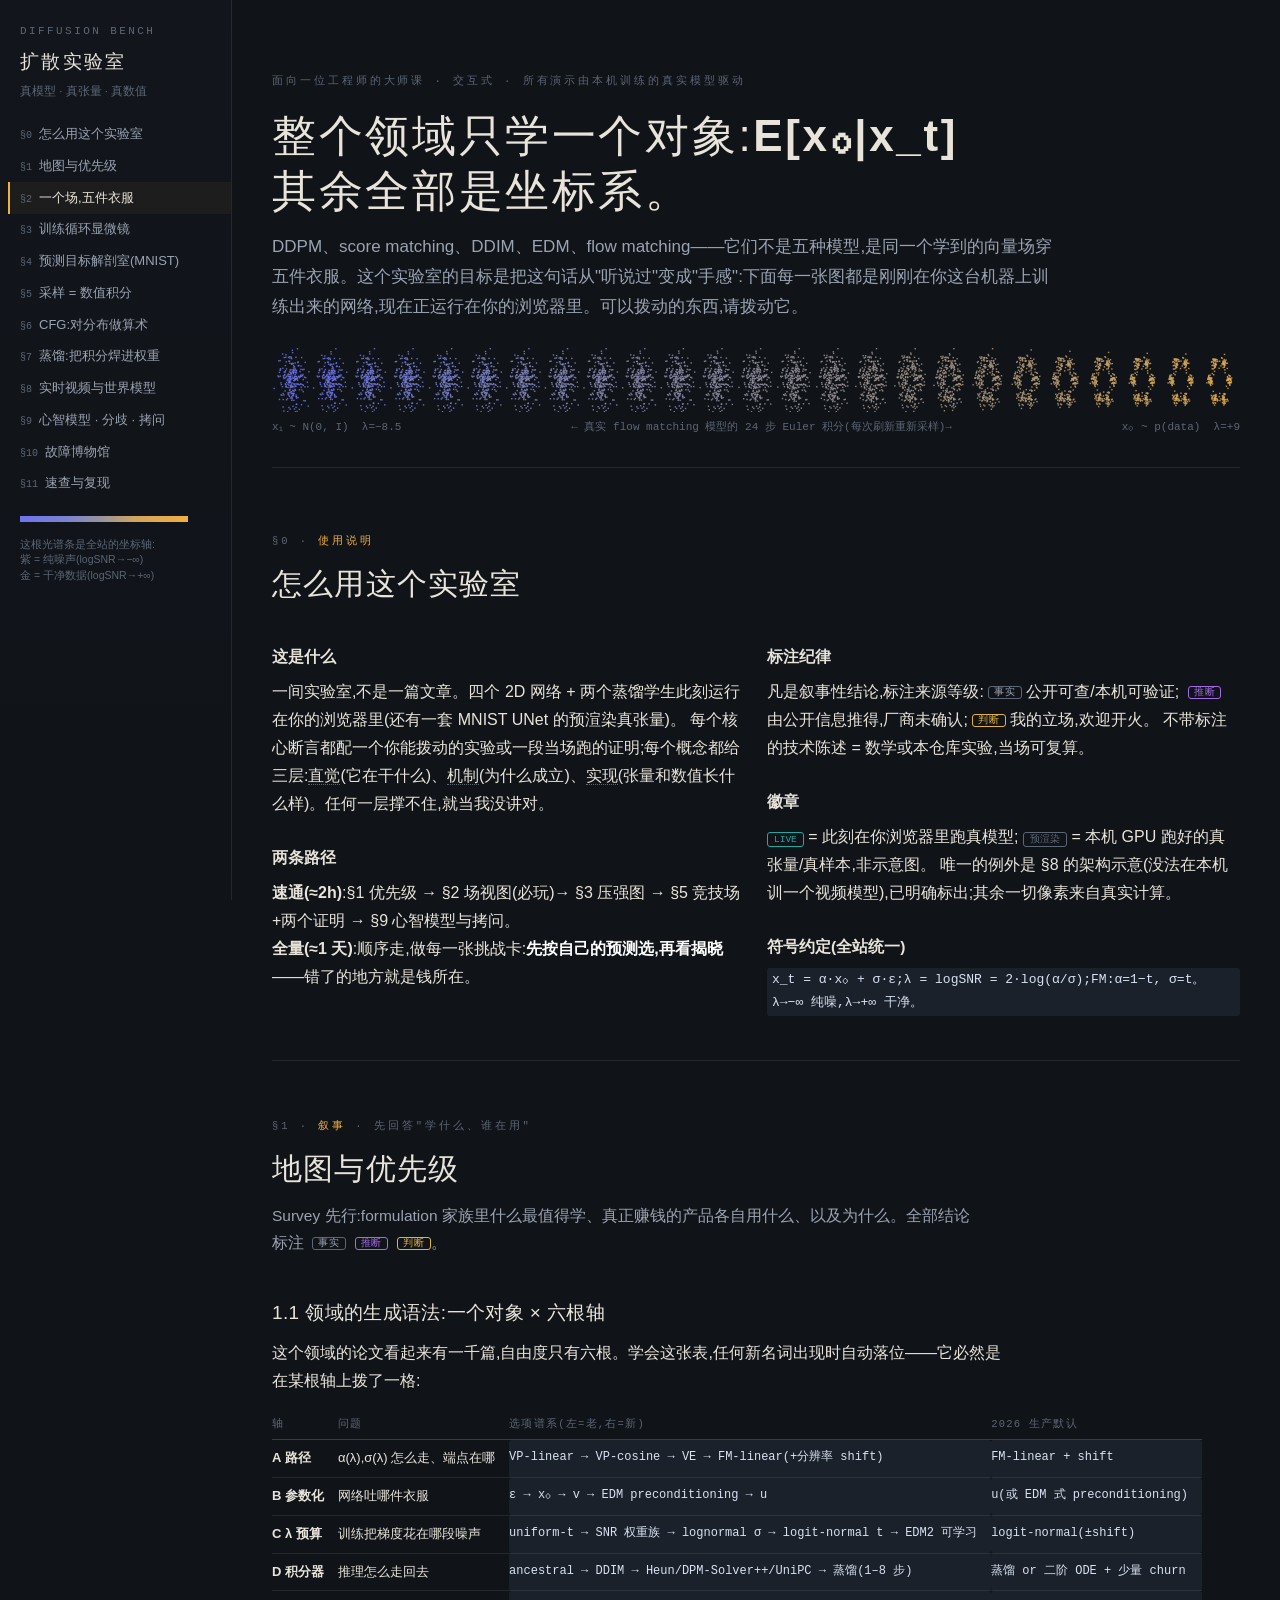
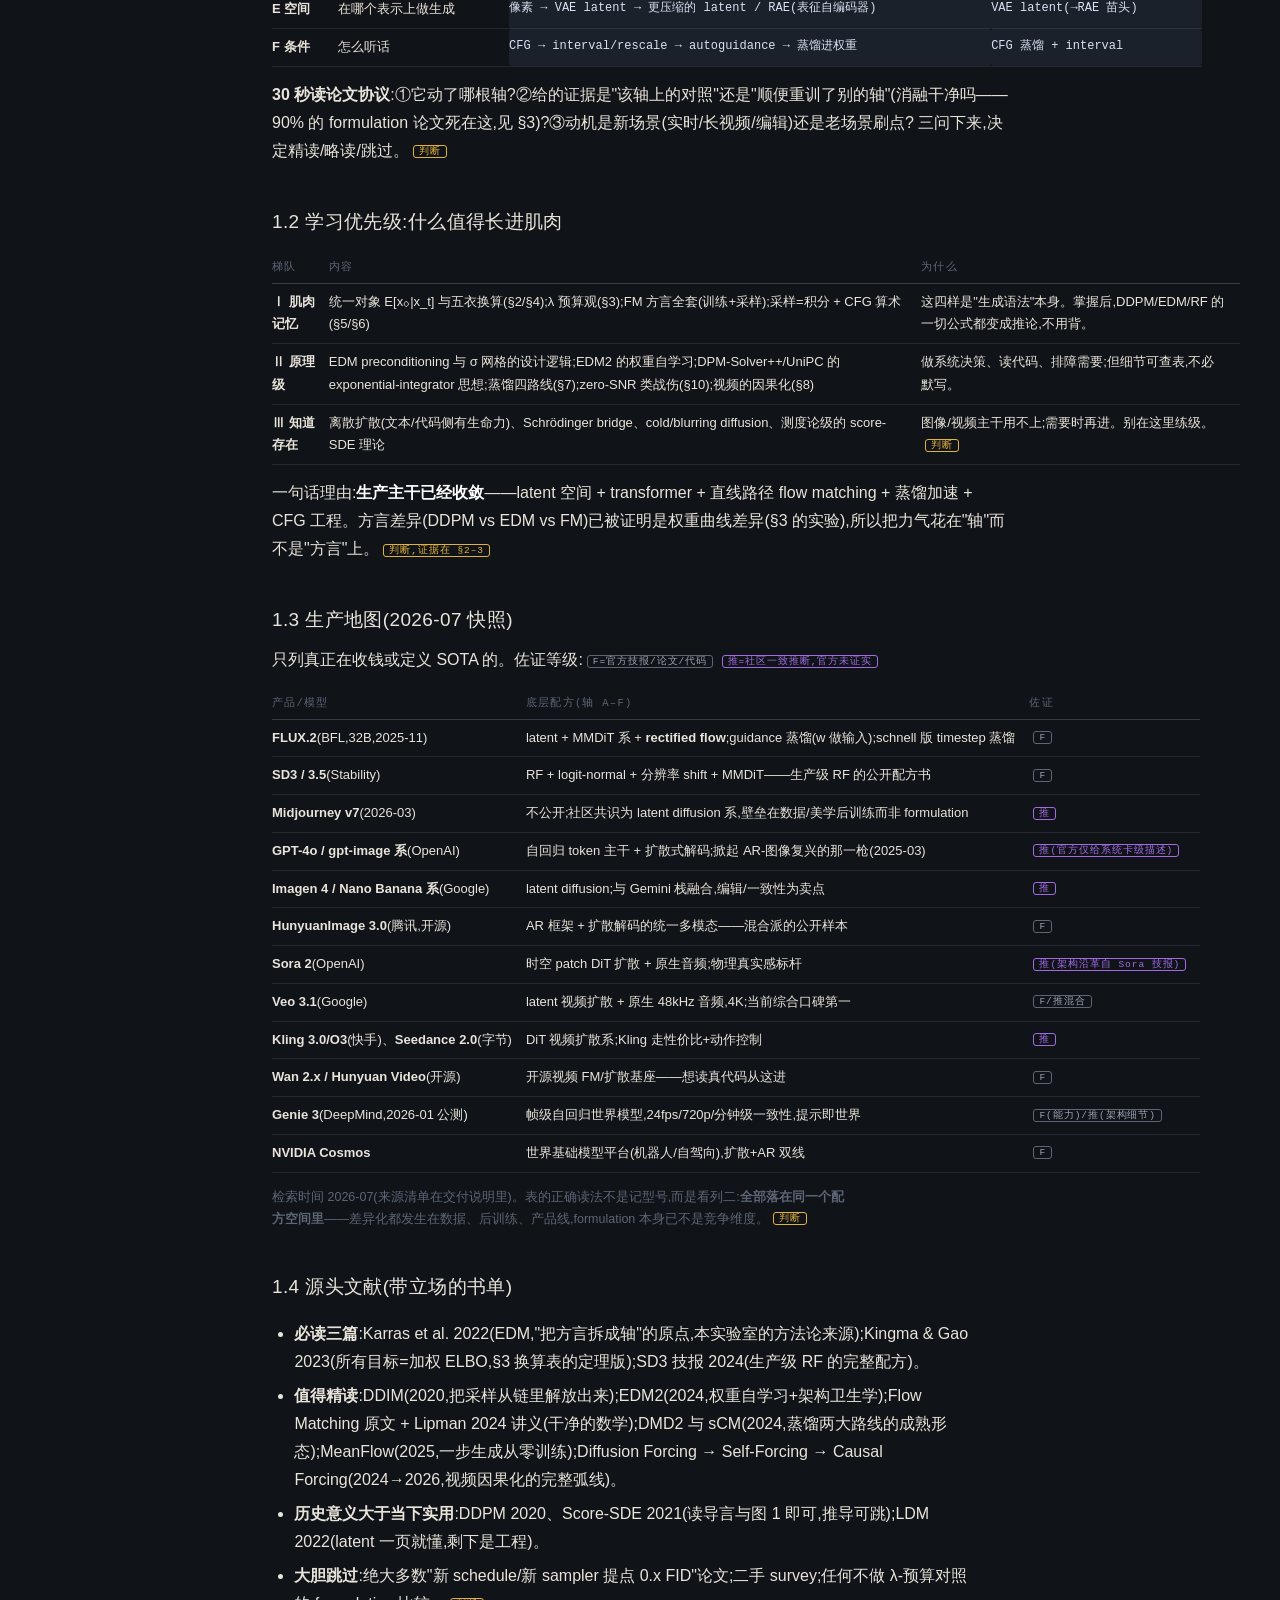
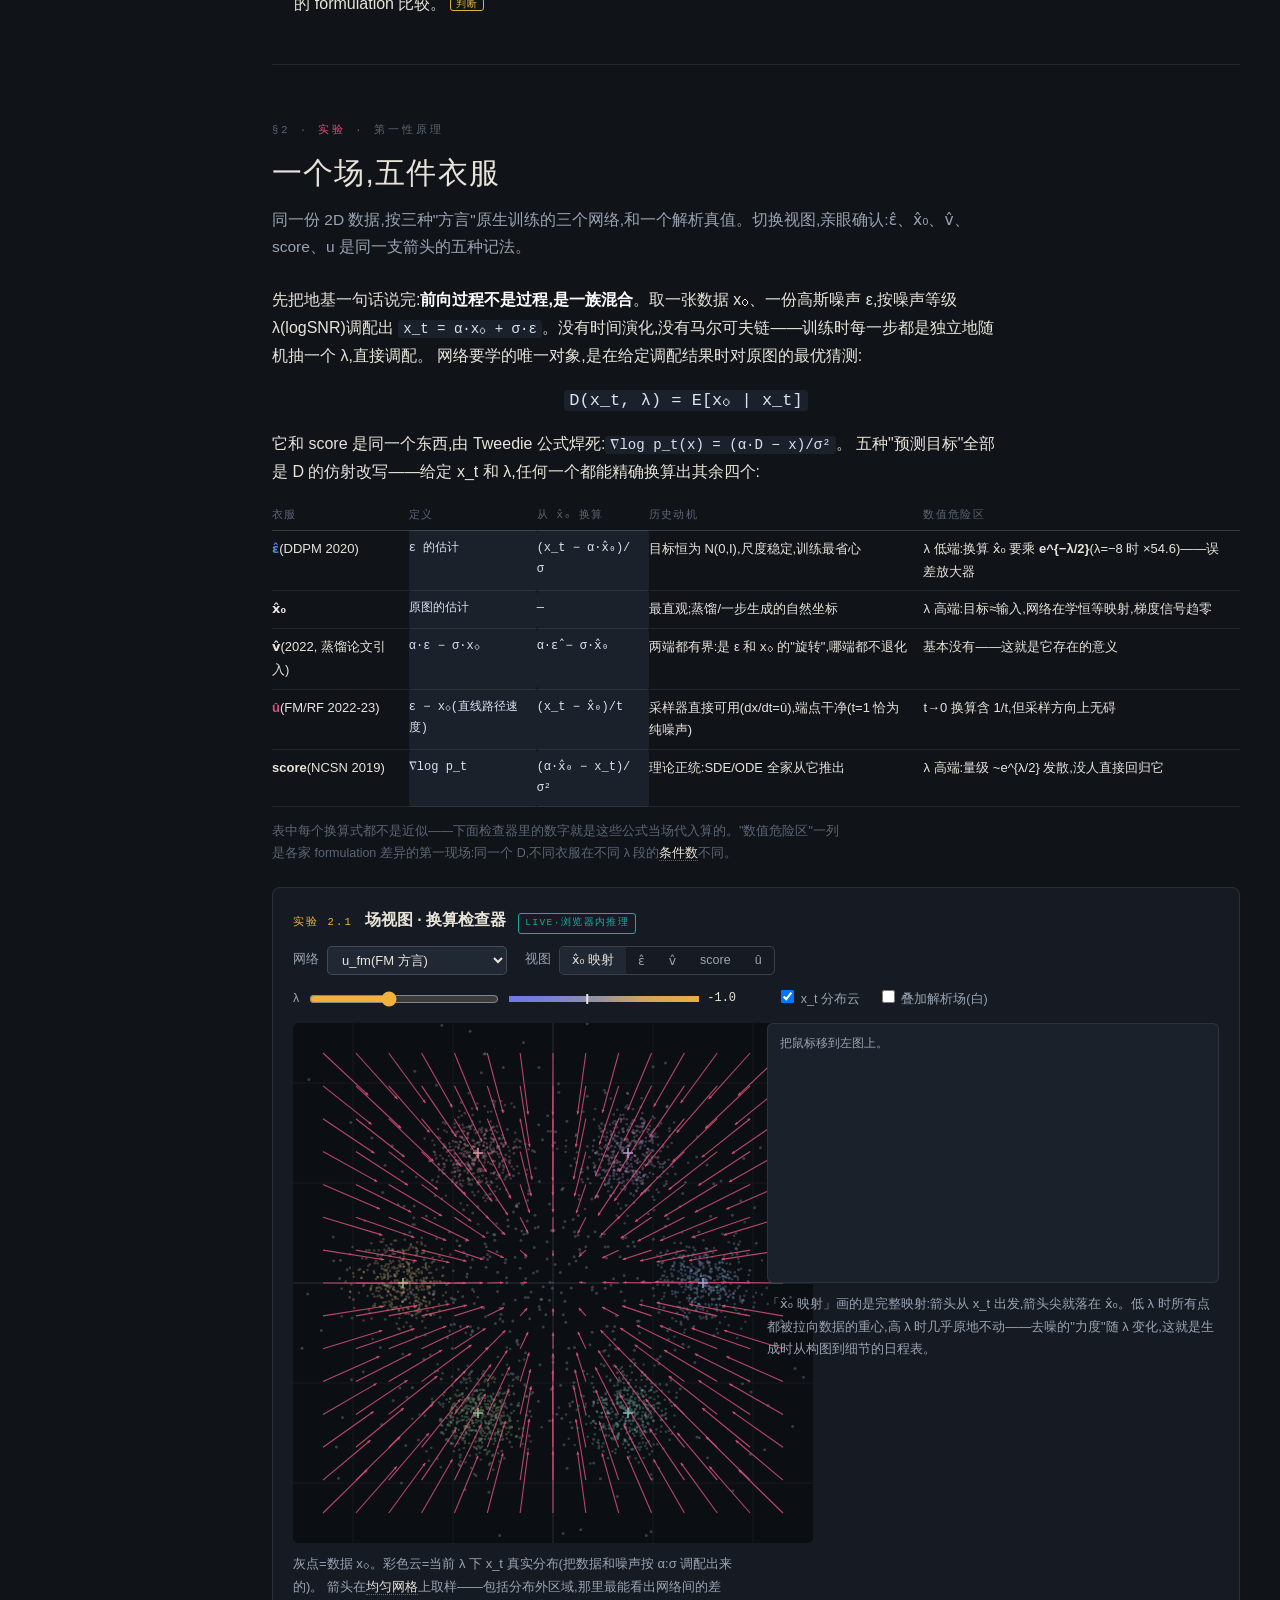
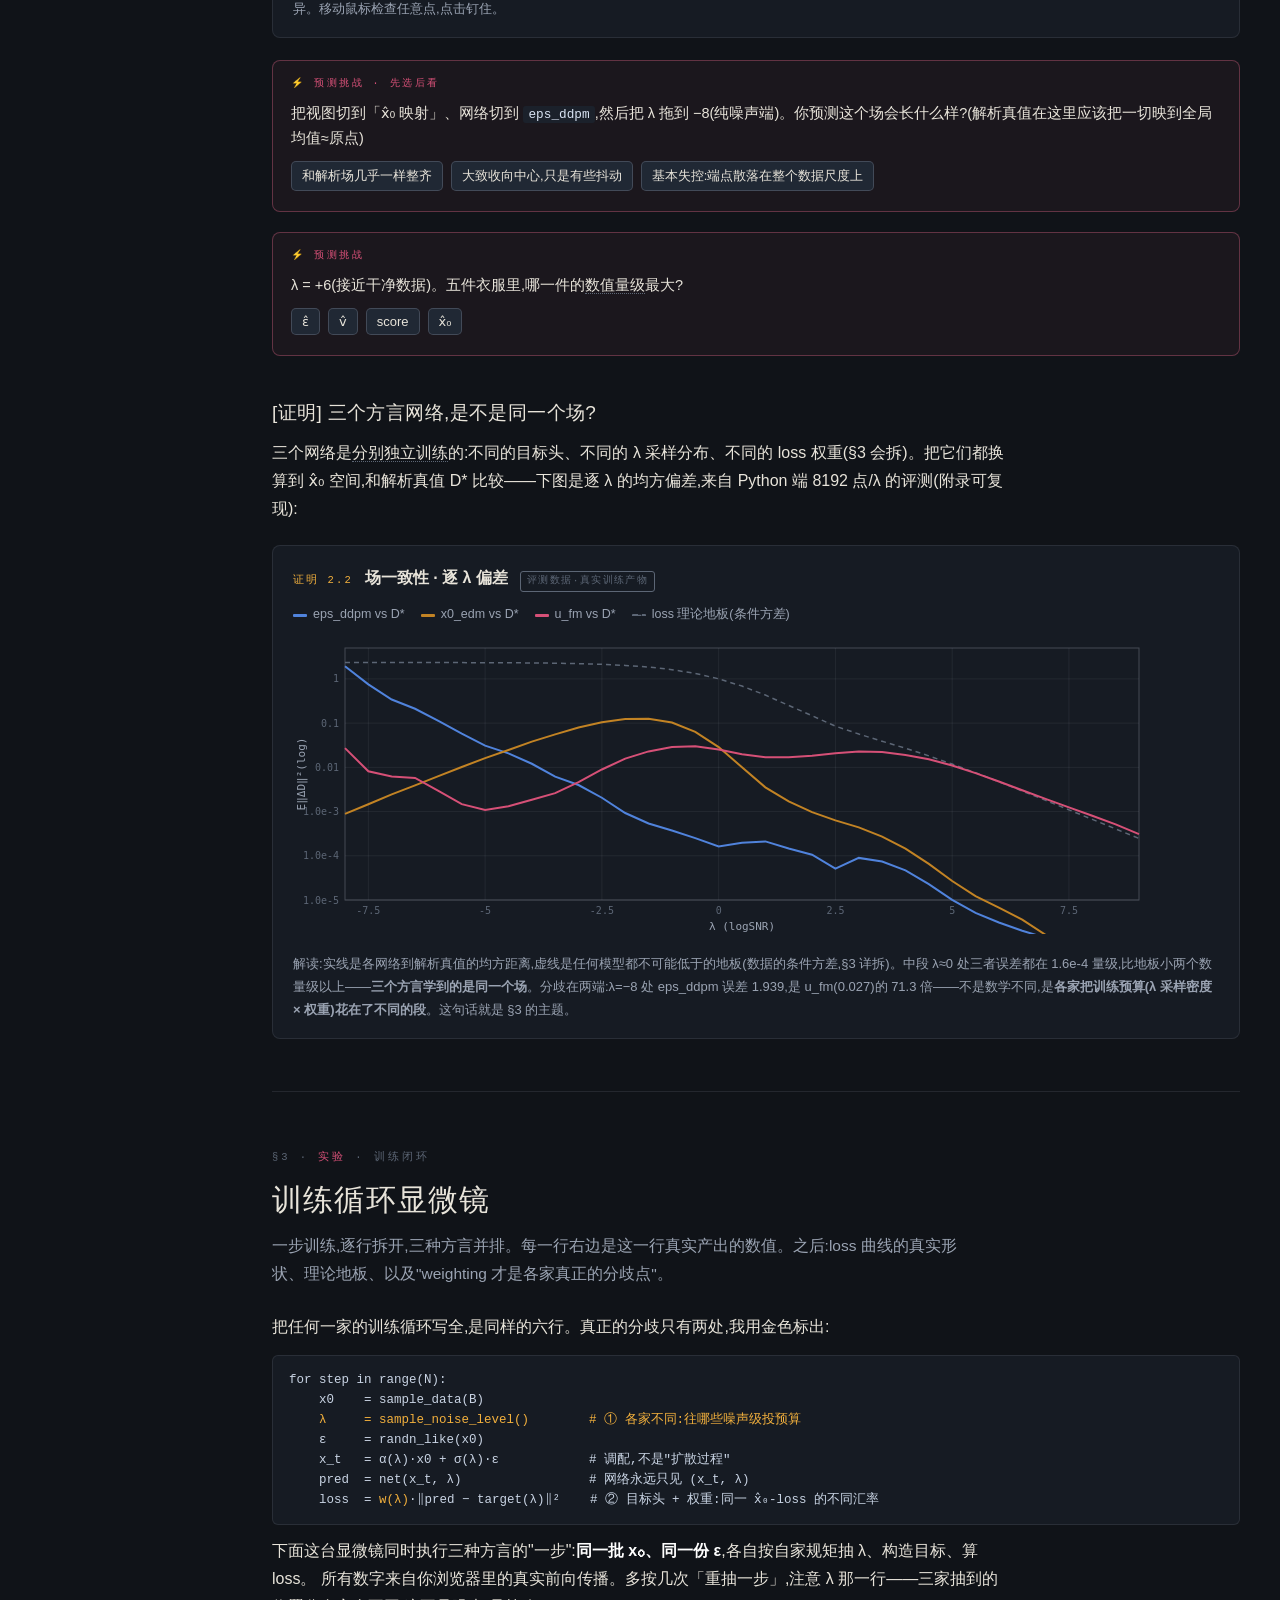
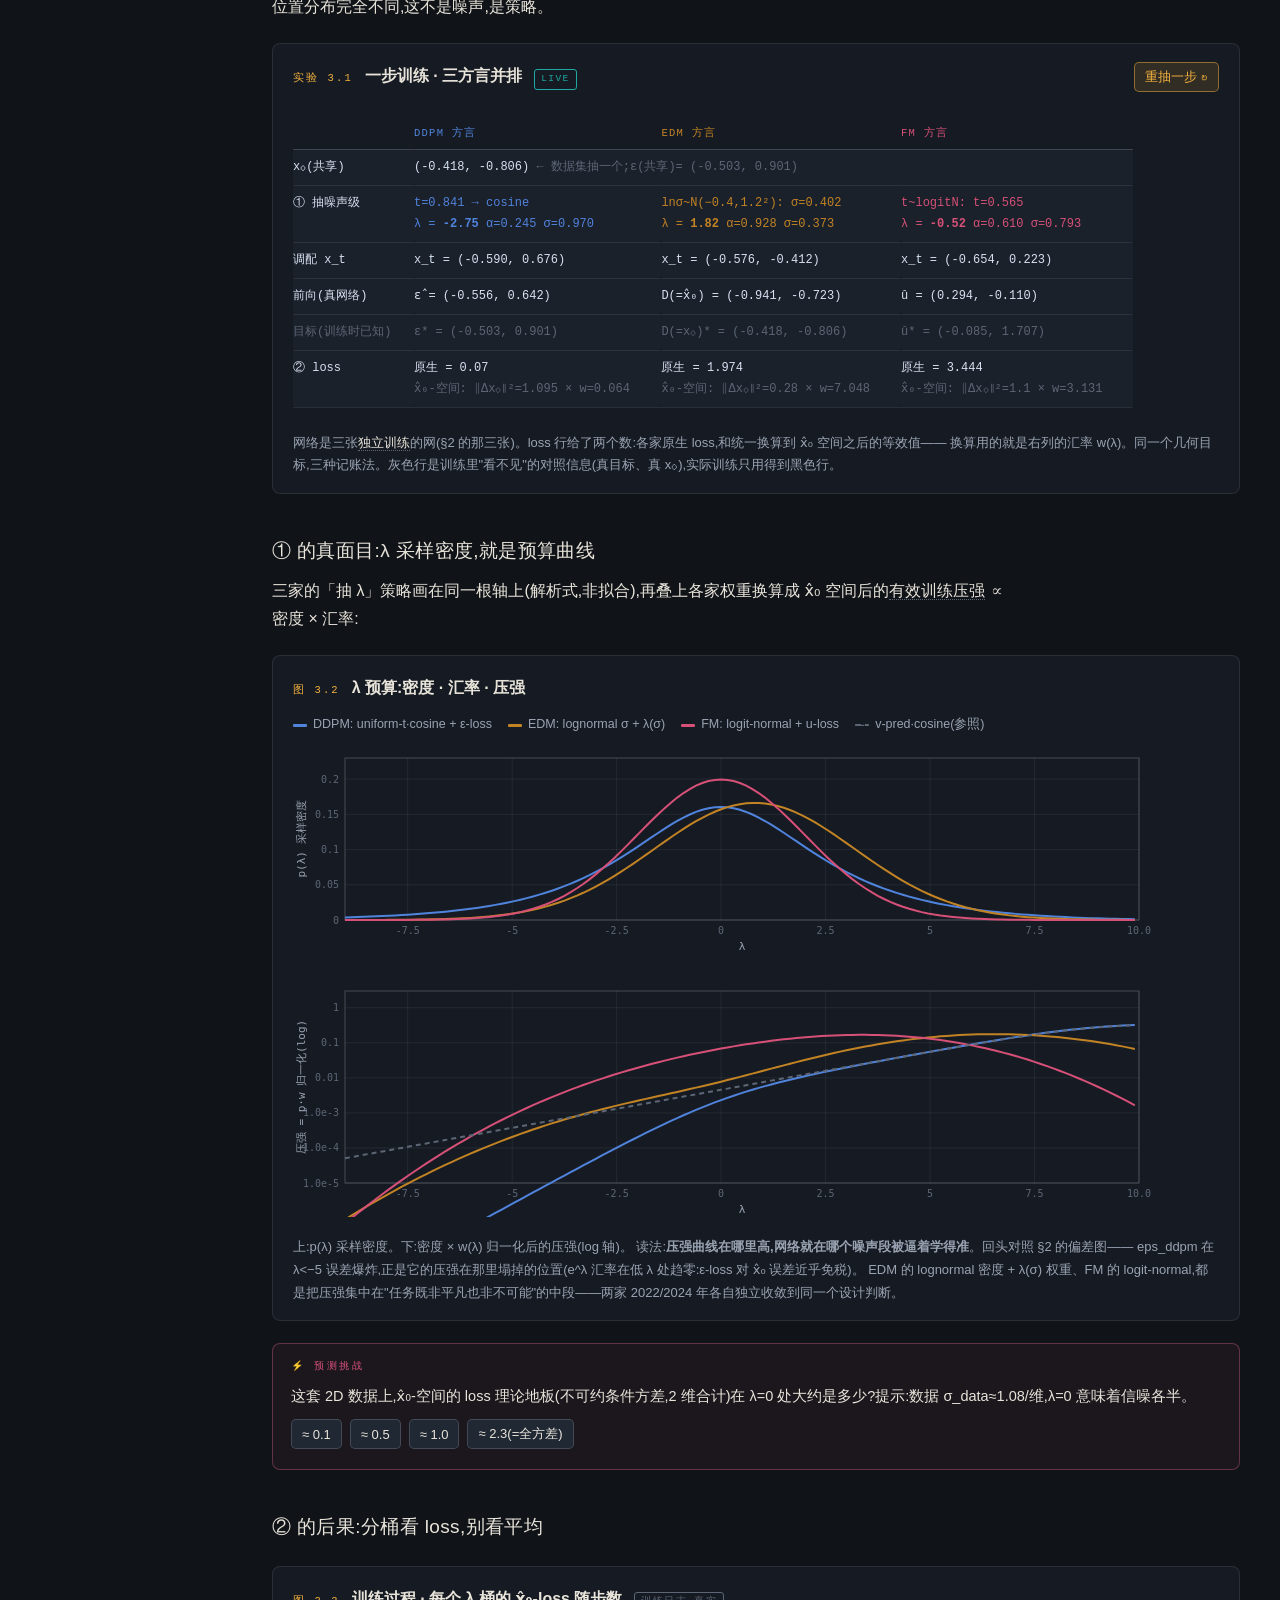
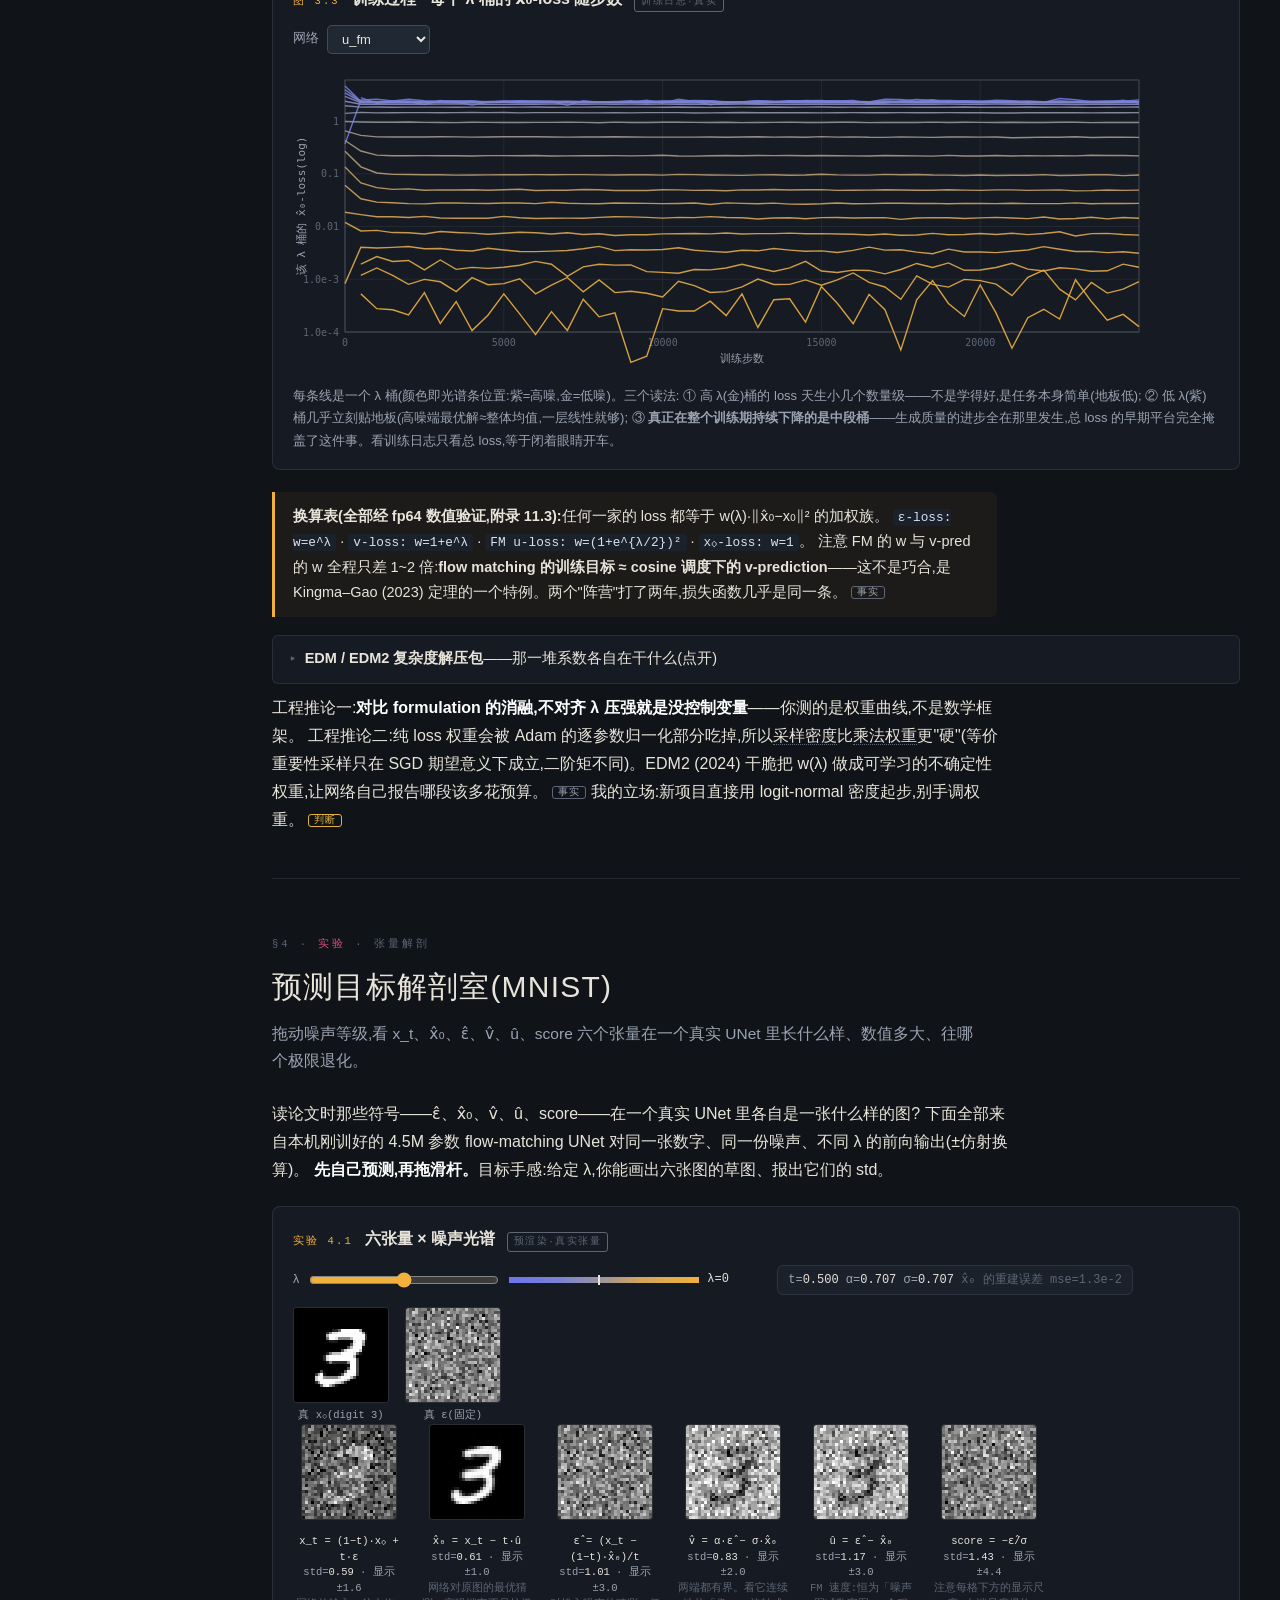
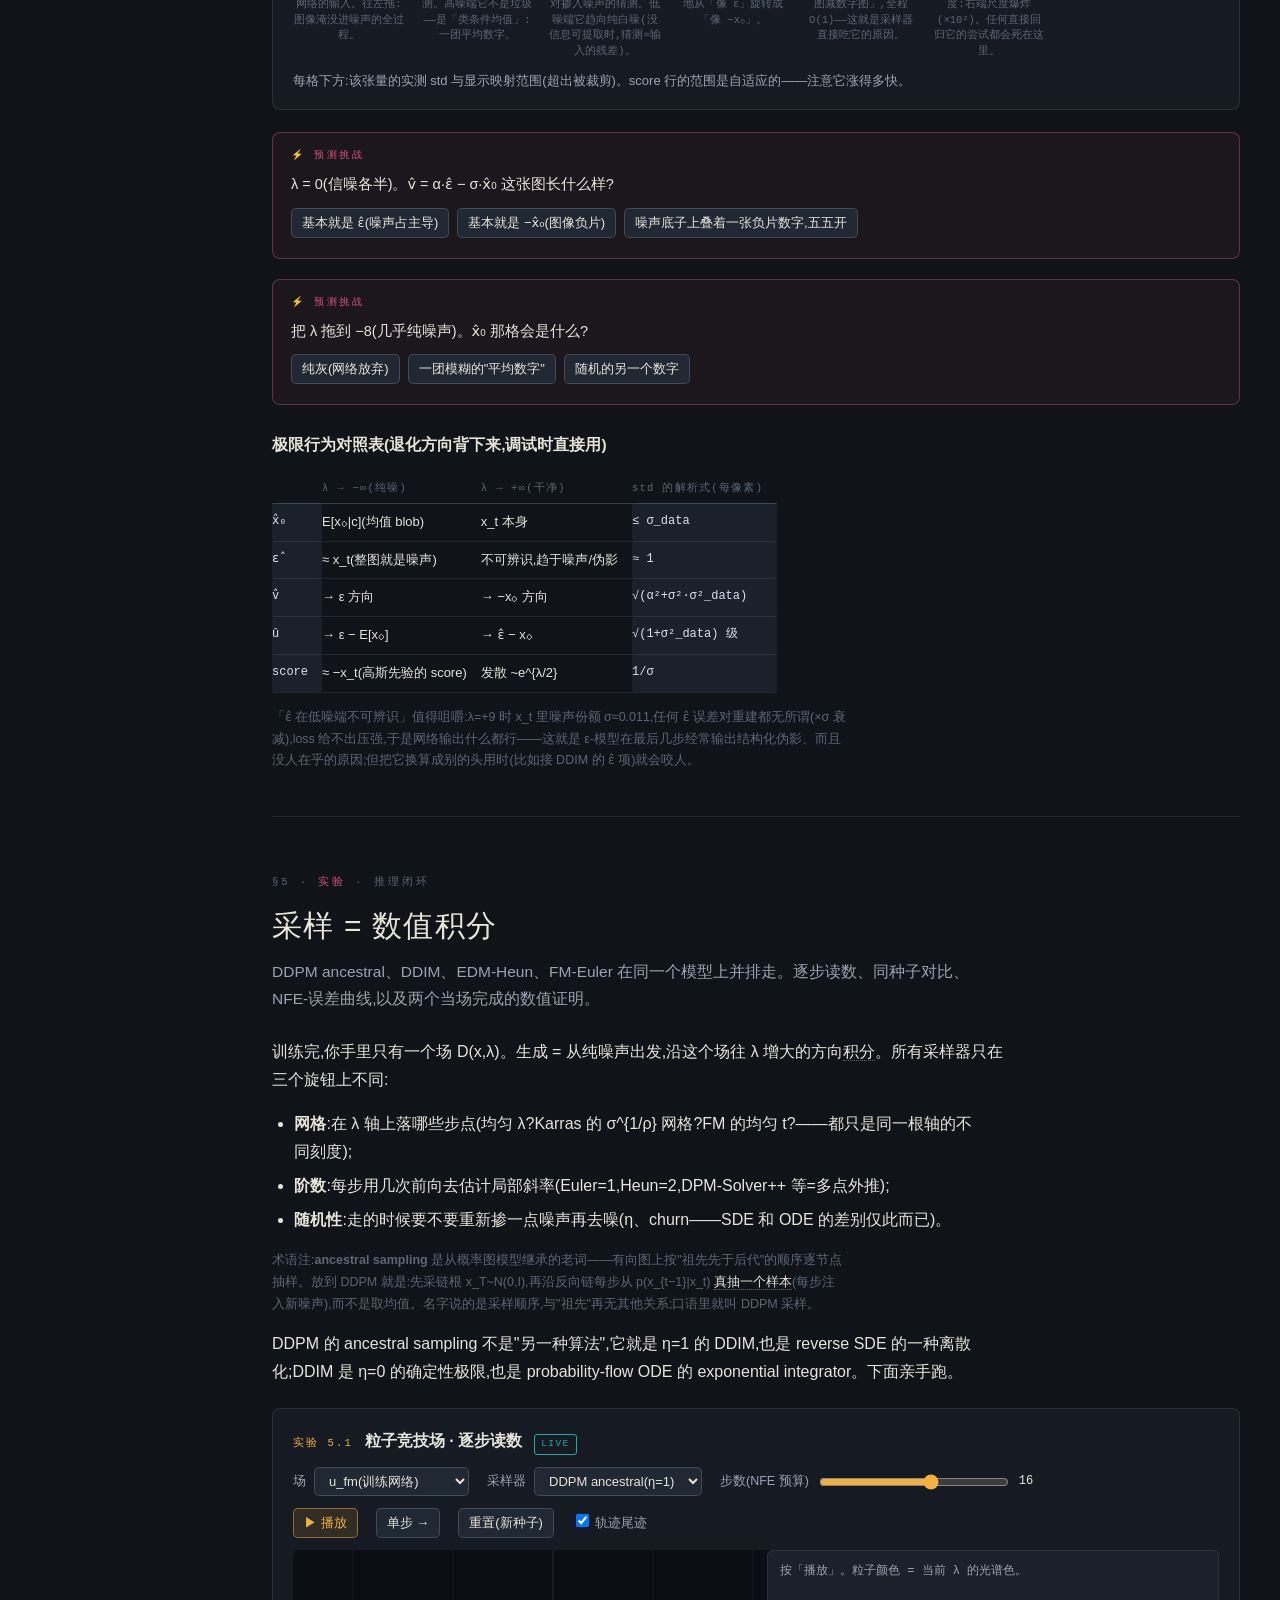
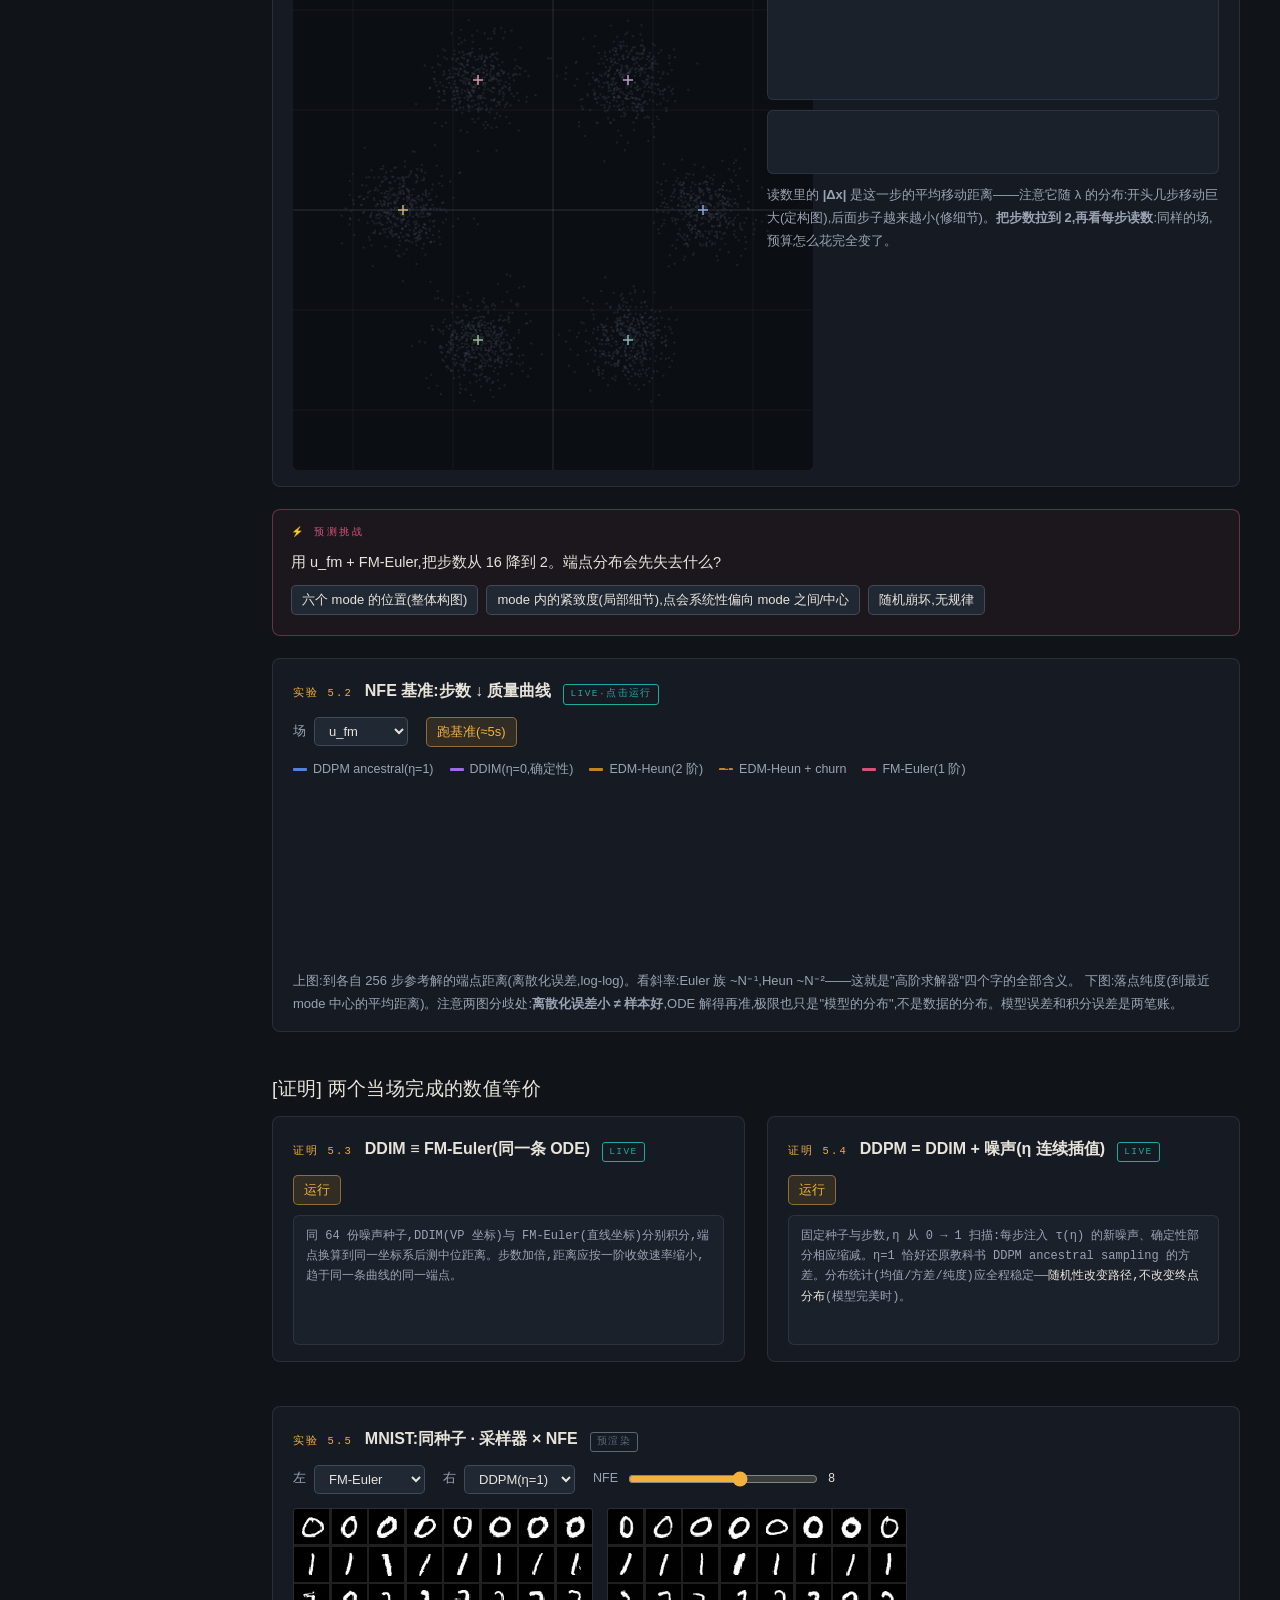
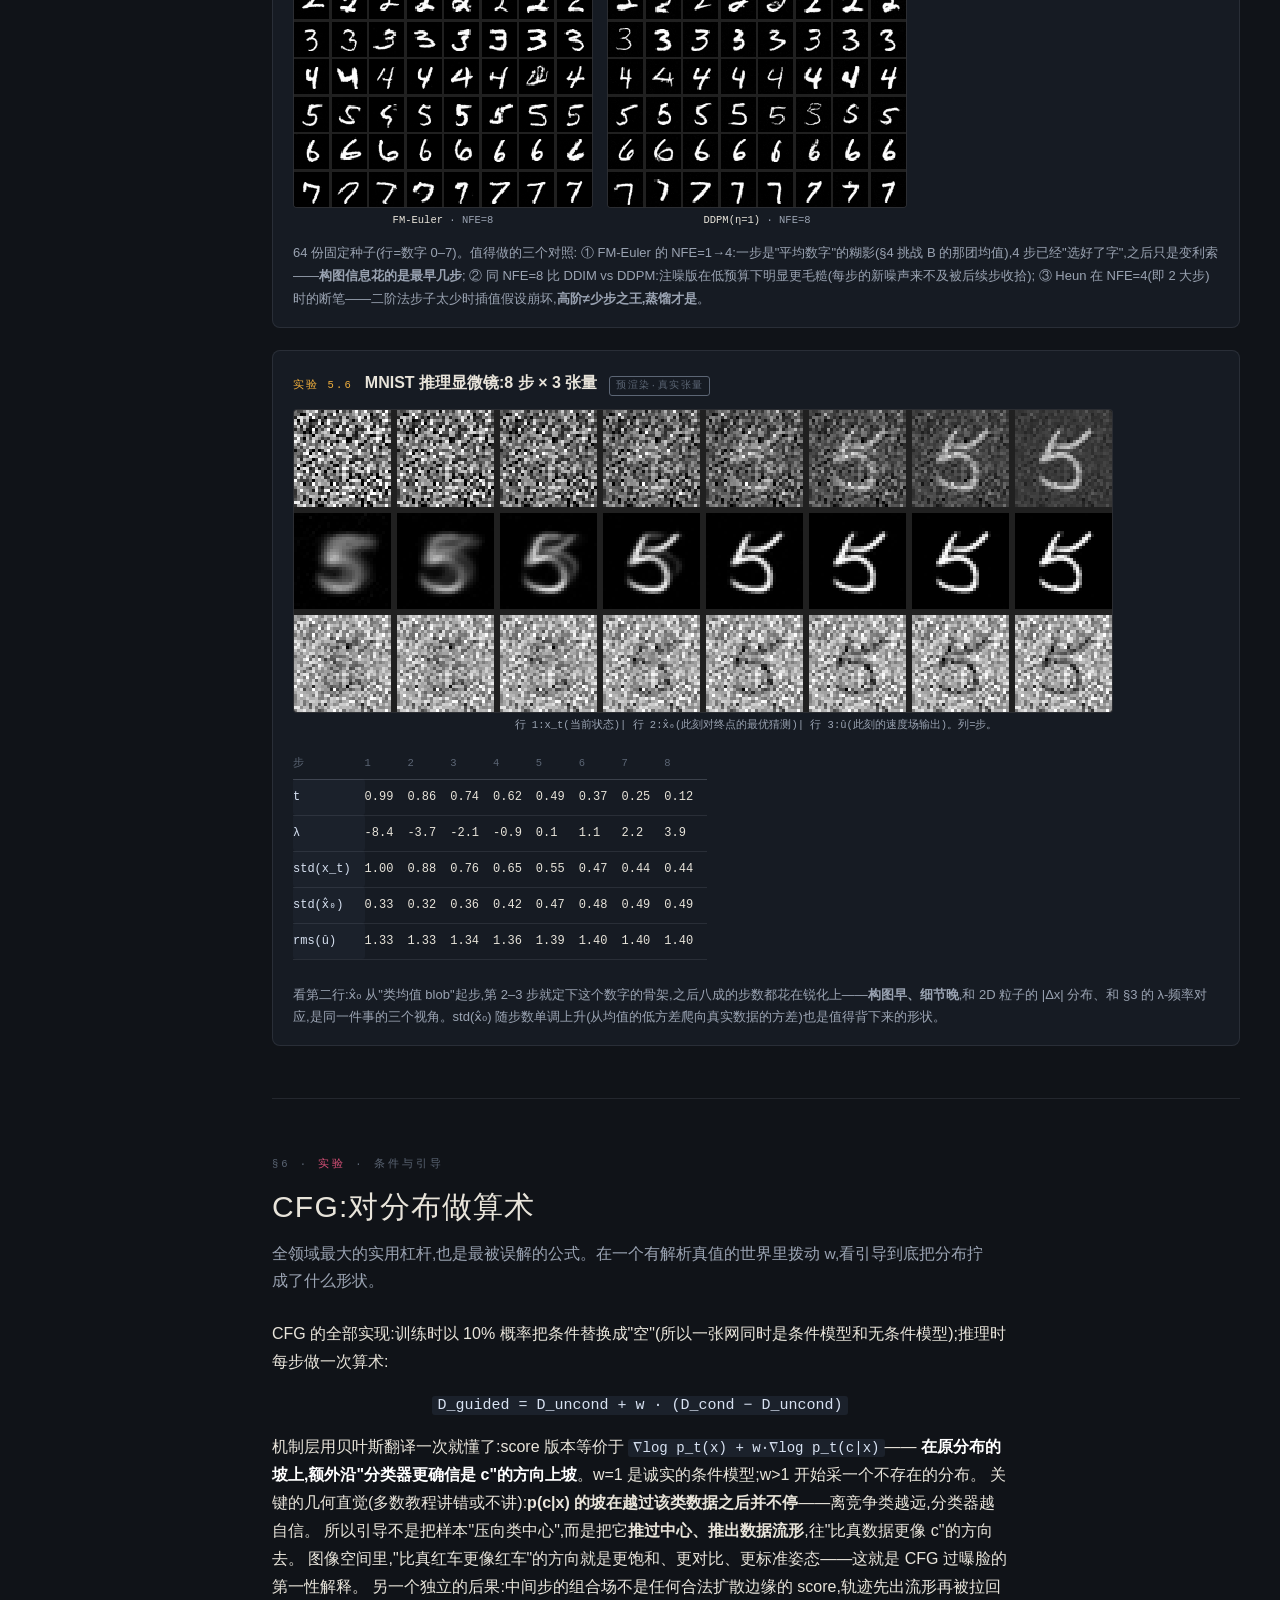
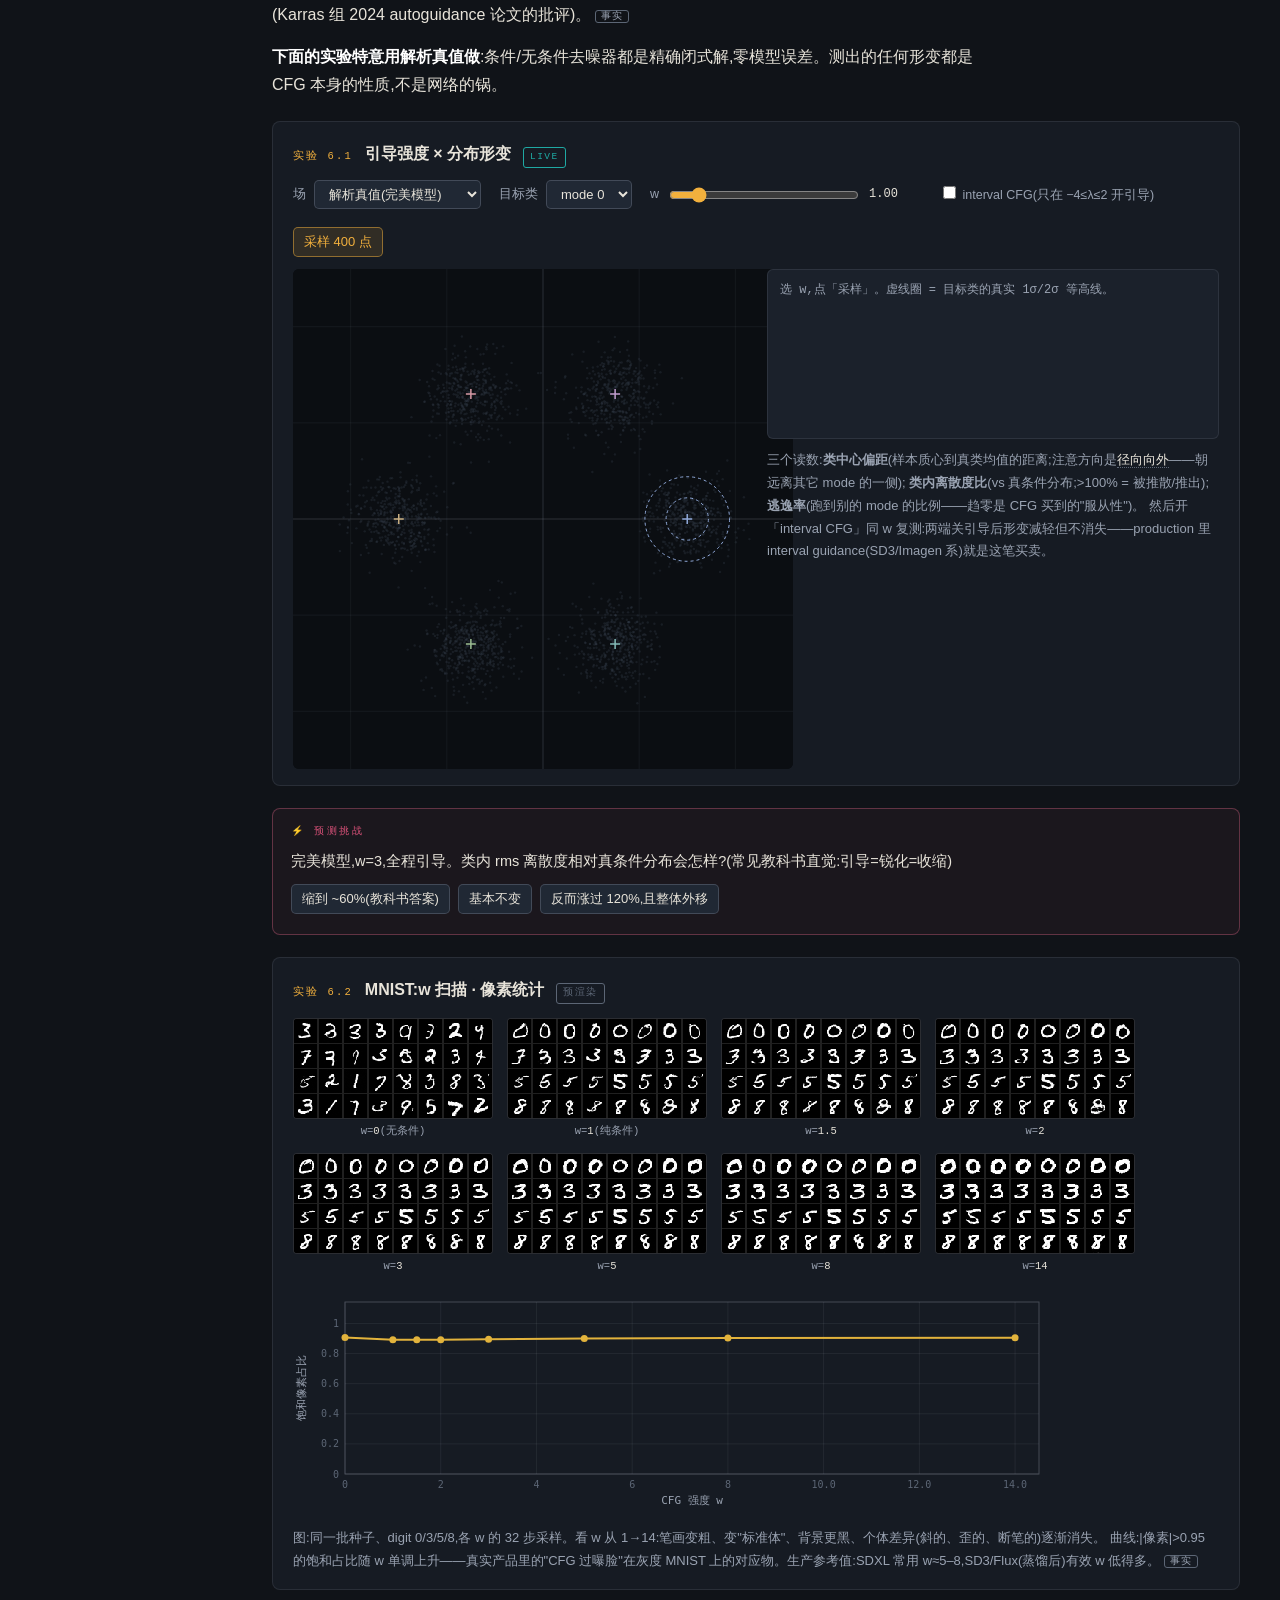
==== app/index.html @ 6ab9c000 "Diffusion Lab: interactive masterclass on diffusion/flow models Static lab (app/) with live in-brows" ====
<!DOCTYPE html>
<html lang="zh-CN">
<head>
<meta charset="utf-8">
<meta name="viewport" content="width=device-width, initial-scale=1">
<title>扩散实验室 · 一个场,五件衣服</title>
<link rel="stylesheet" href="css/lab.css">
</head>
<body>

<aside id="rail">
  <div class="brand">DIFFUSION BENCH</div>
  <h1>扩散实验室</h1>
  <div class="sub">真模型 · 真张量 · 真数值</div>
  <nav id="toc"></nav>
  <canvas id="lamrail"></canvas>
  <div class="railnote">这根光谱条是全站的坐标轴:<br>紫 = 纯噪声(logSNR→−∞)<br>金 = 干净数据(logSNR→+∞)</div>
</aside>

<main>

<div id="hero">
  <div class="eyebrow">面向一位工程师的大师课 · 交互式 · 所有演示由本机训练的真实模型驱动</div>
  <h1>整个领域只学一个对象:<b>E[x₀|x_t]</b><br>其余全部是坐标系。</h1>
  <p class="lede">DDPM、score matching、DDIM、EDM、flow matching——它们不是五种模型,是同一个学到的向量场穿五件衣服。这个实验室的目标是把这句话从"听说过"变成"手感":下面每一张图都是刚刚在你这台机器上训练出来的网络,现在正运行在你的浏览器里。可以拨动的东西,请拨动它。</p>
  <canvas id="herostrip"></canvas>
  <div class="stripcap"><span>x₁ ~ N(0, I)&nbsp;&nbsp;λ=−8.5</span><span>← 真实 flow matching 模型的 24 步 Euler 积分(每次刷新重新采样)→</span><span>x₀ ~ p(data)&nbsp;&nbsp;λ=+9</span></div>
</div>

<section class="ch" id="s0">
  <div class="eyebrow">§0 · <span class="mode">使用说明</span></div>
  <h2>怎么用这个实验室</h2>
  <div id="c-s0"></div>
</section>

<section class="ch" id="s1">
  <div class="eyebrow">§1 · <span class="mode">叙事</span> · 先回答"学什么、谁在用"</div>
  <h2>地图与优先级</h2>
  <div class="dek">Survey 先行:formulation 家族里什么最值得学、真正赚钱的产品各自用什么、以及为什么。全部结论标注 <span class="tag f">事实</span> <span class="tag i">推断</span> <span class="tag j">判断</span>。</div>
  <div id="c-s1"></div>
</section>

<section class="ch" id="s2">
  <div class="eyebrow">§2 · <span class="mode exp">实验</span> · 第一性原理</div>
  <h2>一个场,五件衣服</h2>
  <div class="dek">同一份 2D 数据,按三种"方言"原生训练的三个网络,和一个解析真值。切换视图,亲眼确认:ε̂、x̂₀、v̂、score、u 是同一支箭头的五种记法。</div>
  <div id="c-s2"></div>
</section>

<section class="ch" id="s3">
  <div class="eyebrow">§3 · <span class="mode exp">实验</span> · 训练闭环</div>
  <h2>训练循环显微镜</h2>
  <div class="dek">一步训练,逐行拆开,三种方言并排。每一行右边是这一行真实产出的数值。之后:loss 曲线的真实形状、理论地板、以及"weighting 才是各家真正的分歧点"。</div>
  <div id="c-s3"></div>
</section>

<section class="ch" id="s4">
  <div class="eyebrow">§4 · <span class="mode exp">实验</span> · 张量解剖</div>
  <h2>预测目标解剖室(MNIST)</h2>
  <div class="dek">拖动噪声等级,看 x_t、x̂₀、ε̂、v̂、û、score 六个张量在一个真实 UNet 里长什么样、数值多大、往哪个极限退化。</div>
  <div id="c-s4"></div>
</section>

<section class="ch" id="s5">
  <div class="eyebrow">§5 · <span class="mode exp">实验</span> · 推理闭环</div>
  <h2>采样 = 数值积分</h2>
  <div class="dek">DDPM ancestral、DDIM、EDM-Heun、FM-Euler 在同一个模型上并排走。逐步读数、同种子对比、NFE-误差曲线,以及两个当场完成的数值证明。</div>
  <div id="c-s5"></div>
</section>

<section class="ch" id="s6">
  <div class="eyebrow">§6 · <span class="mode exp">实验</span> · 条件与引导</div>
  <h2>CFG:对分布做算术</h2>
  <div class="dek">全领域最大的实用杠杆,也是最被误解的公式。在一个有解析真值的世界里拨动 w,看引导到底把分布拧成了什么形状。</div>
  <div id="c-s6"></div>
</section>

<section class="ch" id="s7">
  <div class="eyebrow">§7 · <span class="mode exp">实验</span> · 少步生成</div>
  <h2>蒸馏:把积分焊进权重</h2>
  <div class="dek">几十步压到一步,压掉的是什么?轨迹曲率、mode 边界的缝、朴素蒸馏为什么会糊——先在看得见的世界里弄懂,再看各条路线图。</div>
  <div id="c-s7"></div>
</section>

<section class="ch" id="s8">
  <div class="eyebrow">§8 · <span class="mode">叙事</span> · 前沿</div>
  <h2>实时视频与世界模型</h2>
  <div class="dek">从"整段离线去噪"到 24fps 可交互:因果化的三步手术、误差累积的对策谱系、以及这条线现在真实卡在哪。</div>
  <div id="c-s8"></div>
</section>

<section class="ch" id="s9">
  <div class="eyebrow">§9 · <span class="mode">叙事</span> · 内化</div>
  <h2>心智模型 · 分歧 · 拷问</h2>
  <div class="dek">五个专家共享的心智模型;三个真分歧和每一方最硬的论据;十道用来区分"真懂"和"背书"的题,附深浅答案的样子。</div>
  <div id="c-s9"></div>
</section>

<section class="ch" id="s10">
  <div class="eyebrow">§10 · <span class="mode exp">实验</span> · 战伤</div>
  <h2>故障博物馆</h2>
  <div class="dek">每一件展品都是真实复现:带 terminal-SNR bug 的模型就在隔壁训练出来,灰底是它自己长出来的。之后是排查决策树。</div>
  <div id="c-s10"></div>
</section>

<section class="ch" id="s11">
  <div class="eyebrow">§11 · 附录</div>
  <h2>速查与复现</h2>
  <div id="c-s11"></div>
</section>

<div class="footnote">
  本实验室的一切数字都可复现:训练代码在 <code>exp/</code>,浏览器端数学在 <code>app/js/</code>,两边用 fixtures 逐位对拍(附录 11.3)。
  内容标注体系:<span class="tag f">事实</span> 有公开来源/可当场验证 · <span class="tag i">推断</span> 由公开信息推得,未经官方确认 · <span class="tag j">判断</span> 我的立场,可以跟我吵。
</div>

</main>
<script type="module" src="js/main.js"></script>
</body>
</html>
---- app/css/lab.css ----
/* 扩散实验室 — instrument-panel aesthetic.
   Dark surface chosen for signal (noise fields & particle flows need it), not fashion.
   All numerals mono (readout feel). One spine: the logSNR spectrum. */

:root {
  --bg: #101318; --panel: #161B23; --panel2: #1B212B; --panel3: #202834;
  --ink: #E8E4DA; --ink2: #9AA3B2; --ink3: #5C6675;
  --line: rgba(154, 163, 178, 0.14); --line2: rgba(154, 163, 178, 0.28);
  --ddpm: #5083DC; --ddim: #A26BE4; --edm: #C28324; --fm: #D65077;
  --student: #1FA9A3; --analytic: #E8E4DA;
  --ok: #79C99E; --warn: #E2B33C; --bad: #E06C5F;
  --noise: #6E74EE; --data: #F2B03D;
  --mono: Consolas, "Cascadia Mono", "Courier New", monospace;
  --sans: "DengXian", "Microsoft YaHei", "PingFang SC", sans-serif;
}
* { box-sizing: border-box; }
html { scroll-behavior: smooth; }
body {
  margin: 0; background: var(--bg); color: var(--ink);
  font-family: var(--sans); font-size: 16px; line-height: 1.75;
  text-rendering: optimizeLegibility;
}
::selection { background: rgba(232, 163, 61, 0.25); }

/* layout: fixed left rail + content column */
#rail {
  position: fixed; left: 0; top: 0; bottom: 0; width: 232px;
  border-right: 1px solid var(--line); padding: 22px 0 22px 20px;
  overflow-y: auto; background: linear-gradient(180deg, #12151B, #101318);
  scrollbar-width: thin; z-index: 50;
}
#rail .brand { font-family: var(--mono); font-size: 11px; letter-spacing: 0.22em; color: var(--ink3); margin-bottom: 4px; }
#rail h1 { font-size: 19px; font-weight: 300; letter-spacing: 0.12em; margin: 0 0 2px; }
#rail .sub { font-size: 11.5px; color: var(--ink3); margin-bottom: 18px; }
#rail nav a {
  display: block; color: var(--ink2); text-decoration: none; font-size: 13px;
  padding: 4.5px 14px 4.5px 10px; border-left: 2px solid transparent; margin-left: -12px;
  white-space: nowrap; overflow: hidden; text-overflow: ellipsis;
}
#rail nav a:hover { color: var(--ink); }
#rail nav a.on { color: var(--ink); border-left-color: var(--data); background: rgba(242, 176, 61, 0.05); }
#rail nav a .n { font-family: var(--mono); font-size: 10px; color: var(--ink3); margin-right: 7px; }
#lamrail { width: 168px; height: 10px; margin: 14px 0 4px; }
#rail .railnote { font-size: 10.5px; color: var(--ink3); line-height: 1.5; padding-right: 16px; }

main { margin-left: 232px; padding: 0 40px 120px; max-width: 1120px; }
@media (max-width: 1000px) { #rail { display: none; } main { margin-left: 0; } }

/* hero */
#hero { padding: 72px 0 30px; border-bottom: 1px solid var(--line); margin-bottom: 8px; }
#hero .eyebrow { margin-bottom: 18px; }
#hero h1 { font-size: 44px; font-weight: 200; letter-spacing: 0.06em; margin: 0 0 14px; line-height: 1.25; }
#hero h1 b { font-weight: 600; }
#hero .lede { font-size: 17px; color: var(--ink2); max-width: 46em; }
#herostrip { width: 100%; height: 64px; display: block; margin: 26px 0 6px; border-radius: 4px; }
#hero .stripcap { display: flex; justify-content: space-between; font-family: var(--mono); font-size: 11px; color: var(--ink3); }

/* sections */
section.ch { padding: 56px 0 30px; border-bottom: 1px solid var(--line); }
.eyebrow {
  font-family: var(--mono); font-size: 10.5px; letter-spacing: 0.28em;
  color: var(--ink3); text-transform: uppercase;
}
.eyebrow .mode { color: var(--data); }
.eyebrow .mode.exp { color: var(--fm); }
.eyebrow .mode.proof { color: var(--student); }
section.ch > h2 { font-size: 30px; font-weight: 250; letter-spacing: 0.04em; margin: 8px 0 6px; }
section.ch > .dek { color: var(--ink2); font-size: 15.5px; max-width: 46em; margin-bottom: 26px; }
h3 { font-size: 19px; font-weight: 500; margin: 40px 0 10px; letter-spacing: 0.02em; }
h4 { font-size: 15.5px; font-weight: 600; margin: 26px 0 8px; }
p { max-width: 46em; margin: 0 0 14px; }
p.wide, .wide p { max-width: none; }
li { margin-bottom: 6px; }
ul, ol { max-width: 44em; padding-left: 1.4em; }
em { color: var(--ink); font-style: normal; border-bottom: 1px dotted var(--ink3); }
strong { color: #fff; font-weight: 600; }
a { color: var(--ddim); text-decoration: none; }
a:hover { text-decoration: underline; }

code, .m { font-family: var(--mono); font-size: 0.88em; color: #D8E2F2; background: var(--panel2); padding: 1px 5px; border-radius: 3px; }
pre {
  background: var(--panel); border: 1px solid var(--line); border-radius: 6px;
  padding: 14px 16px; overflow-x: auto; font-family: var(--mono); font-size: 12.5px;
  line-height: 1.6; color: #C9D4E4;
}
pre b { color: var(--data); font-weight: normal; }

/* labs (experiment panels) */
.lab {
  background: var(--panel); border: 1px solid var(--line); border-radius: 8px;
  padding: 18px 20px 16px; margin: 22px 0;
}
.lab .labhead { display: flex; align-items: baseline; gap: 12px; margin-bottom: 12px; flex-wrap: wrap; }
.lab .labhead .id { font-family: var(--mono); font-size: 10.5px; color: var(--data); letter-spacing: 0.2em; }
.lab .labhead .t { font-size: 16px; font-weight: 600; }
.lab .labhead .live { font-family: var(--mono); font-size: 9.5px; color: var(--student); border: 1px solid var(--student); border-radius: 3px; padding: 1px 6px; letter-spacing: 0.15em; }
.lab .labhead .pre { font-family: var(--mono); font-size: 9.5px; color: var(--ink3); border: 1px solid var(--ink3); border-radius: 3px; padding: 1px 6px; letter-spacing: 0.15em; }
.labnote { font-size: 13px; color: var(--ink2); margin-top: 10px; max-width: none; }

/* controls */
.ctl { display: flex; gap: 18px; align-items: center; flex-wrap: wrap; margin: 10px 0 12px; }
.ctl .grp { display: flex; gap: 8px; align-items: center; }
.ctl label { font-size: 12.5px; color: var(--ink2); white-space: nowrap; }
.ctl .val { font-family: var(--mono); font-size: 12px; color: var(--ink); min-width: 52px; display: inline-block; }
select, button {
  background: var(--panel3); color: var(--ink); border: 1px solid var(--line2);
  border-radius: 5px; font-family: var(--sans); font-size: 13px; padding: 5px 10px; cursor: pointer;
}
button:hover, select:hover { border-color: var(--ink3); }
button.primary { background: rgba(242, 176, 61, 0.12); border-color: rgba(242, 176, 61, 0.5); color: var(--data); }
button.primary:hover { background: rgba(242, 176, 61, 0.2); }
button:disabled { opacity: 0.4; cursor: default; }
input[type=range] { accent-color: var(--data); width: 190px; }
.seg { display: inline-flex; border: 1px solid var(--line2); border-radius: 5px; overflow: hidden; }
.seg button { border: 0; border-radius: 0; background: transparent; padding: 5px 12px; font-size: 12.5px; color: var(--ink2); }
.seg button.on { background: var(--panel3); color: var(--ink); }

.lamstrip { height: 10px; width: 190px; display: block; border-radius: 2px; }

/* readouts */
.readout {
  font-family: var(--mono); font-size: 12px; background: var(--panel2);
  border: 1px solid var(--line); border-radius: 6px; padding: 10px 12px; line-height: 1.7;
  color: var(--ink2); overflow-x: auto;
}
.readout b { color: var(--ink); font-weight: normal; }
.readout .dim { color: var(--ink3); }
table.data { border-collapse: collapse; font-size: 13px; margin: 14px 0; }
table.data th { font-family: var(--mono); font-size: 10.5px; letter-spacing: 0.12em; color: var(--ink3); text-align: left; font-weight: normal; padding: 6px 14px 6px 0; border-bottom: 1px solid var(--line2); }
table.data td { padding: 7px 14px 7px 0; border-bottom: 1px solid var(--line); vertical-align: top; }
table.data td.m, table.data td.num { font-family: var(--mono); font-size: 12px; }
table.data tr:hover td { background: rgba(154, 163, 178, 0.04); }

.legend { display: flex; gap: 16px; flex-wrap: wrap; margin: 8px 0; font-size: 12.5px; color: var(--ink2); }
.legend .lg { display: inline-flex; align-items: center; gap: 6px; }
.legend .lg i { width: 14px; height: 3px; display: inline-block; border-radius: 1px; }

/* source tags: fact / inference / judgment */
.tag { font-family: var(--mono); font-size: 9.5px; padding: 0 5px; border-radius: 3px; letter-spacing: 0.1em; vertical-align: 0.15em; margin-left: 4px; white-space: nowrap; }
.tag.f { color: var(--ink2); border: 1px solid var(--ink3); }
.tag.i { color: var(--ddim); border: 1px solid var(--ddim); }
.tag.j { color: var(--warn); border: 1px solid var(--warn); }

/* challenge cards (predict-then-reveal) */
.challenge {
  border: 1px solid rgba(232, 106, 138, 0.35); background: rgba(232, 106, 138, 0.05);
  border-radius: 8px; padding: 14px 18px; margin: 20px 0;
}
.challenge .chead { font-family: var(--mono); font-size: 10px; letter-spacing: 0.25em; color: var(--fm); margin-bottom: 8px; }
.challenge .q { font-size: 14.5px; margin-bottom: 10px; }
.challenge .opts { display: flex; gap: 8px; flex-wrap: wrap; margin-bottom: 6px; }
.challenge .opts button { font-size: 13px; }
.challenge .opts button.picked { border-color: var(--fm); color: var(--fm); }
.challenge .ans { display: none; margin-top: 10px; padding-top: 10px; border-top: 1px dashed rgba(232, 106, 138, 0.3); font-size: 13.5px; color: var(--ink2); }
.challenge .ans.show { display: block; }
.challenge .ans .verdict { font-weight: 600; color: var(--ink); }

/* collapsible deep/shallow answers */
details { border: 1px solid var(--line); border-radius: 6px; padding: 0; margin: 10px 0; background: var(--panel); }
details summary { cursor: pointer; padding: 10px 16px; font-size: 14.5px; color: var(--ink); list-style: none; }
details summary::before { content: '▸ '; color: var(--ink3); font-family: var(--mono); }
details[open] summary::before { content: '▾ '; }
details .body { padding: 2px 18px 14px; border-top: 1px solid var(--line); font-size: 14px; }
details .body p { max-width: 52em; }
.shallow, .deep { border-left: 3px solid var(--ink3); padding: 6px 14px; margin: 10px 0; font-size: 13.5px; color: var(--ink2); background: var(--panel2); border-radius: 0 4px 4px 0; }
.deep { border-left-color: var(--data); color: var(--ink); }
.shallow .who, .deep .who { font-family: var(--mono); font-size: 10px; letter-spacing: 0.2em; display: block; margin-bottom: 4px; color: var(--ink3); }
.deep .who { color: var(--data); }

/* image grids from real runs */
.imgrow { display: flex; gap: 14px; flex-wrap: wrap; align-items: flex-start; margin: 14px 0; }
.imgcell { text-align: center; }
.imgcell img { image-rendering: pixelated; border: 1px solid var(--line2); border-radius: 4px; background: #000; display: block; }
.imgcell .cap { font-family: var(--mono); font-size: 10.5px; color: var(--ink2); margin-top: 5px; line-height: 1.5; }
.imgcell .cap b { color: var(--ink); font-weight: normal; }

/* misc */
.grid2 { display: grid; grid-template-columns: 1fr 1fr; gap: 22px; align-items: start; }
.grid2 > div { min-width: 0; }
@media (max-width: 900px) { .grid2 { grid-template-columns: 1fr; } }
.callout { border-left: 3px solid var(--data); background: rgba(242, 176, 61, 0.05); padding: 12px 18px; border-radius: 0 6px 6px 0; margin: 18px 0; font-size: 14.5px; max-width: 50em; }
.callout.blue { border-left-color: var(--ddpm); background: rgba(110, 158, 234, 0.05); }
.small { font-size: 12.5px; color: var(--ink3); }
.kv { display: grid; grid-template-columns: auto 1fr; gap: 3px 16px; font-size: 13.5px; }
.kv dt { color: var(--ink3); font-family: var(--mono); font-size: 12px; }
.kv dd { margin: 0; }
hr.thin { border: 0; border-top: 1px solid var(--line); margin: 30px 0; }
.footnote { font-size: 12.5px; color: var(--ink3); border-top: 1px solid var(--line); margin-top: 18px; padding-top: 10px; max-width: none; }
canvas.fieldcv { border-radius: 6px; display: block; background: #0B0E12; }
.flex { display: flex; gap: 16px; flex-wrap: wrap; align-items: flex-start; }
.deadline { color: var(--bad); }
@media (prefers-reduced-motion: reduce) { html { scroll-behavior: auto; } }
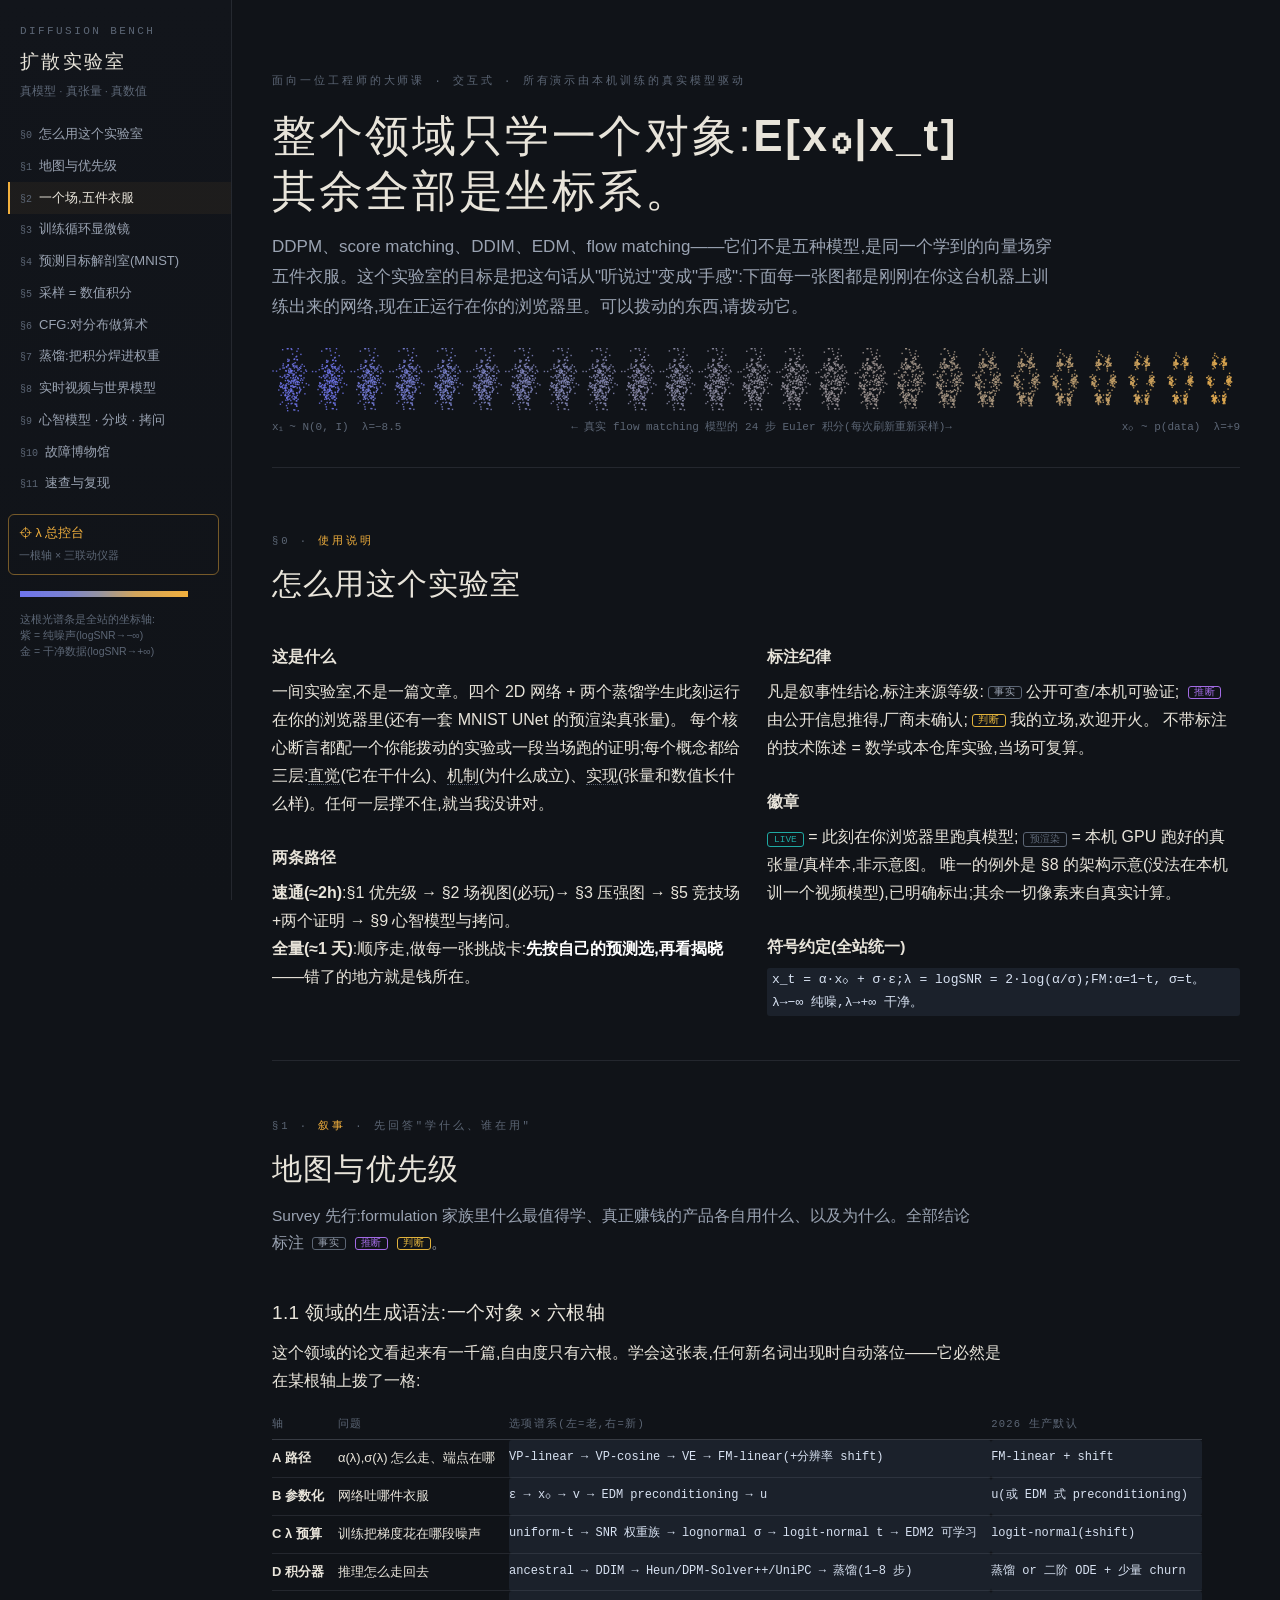
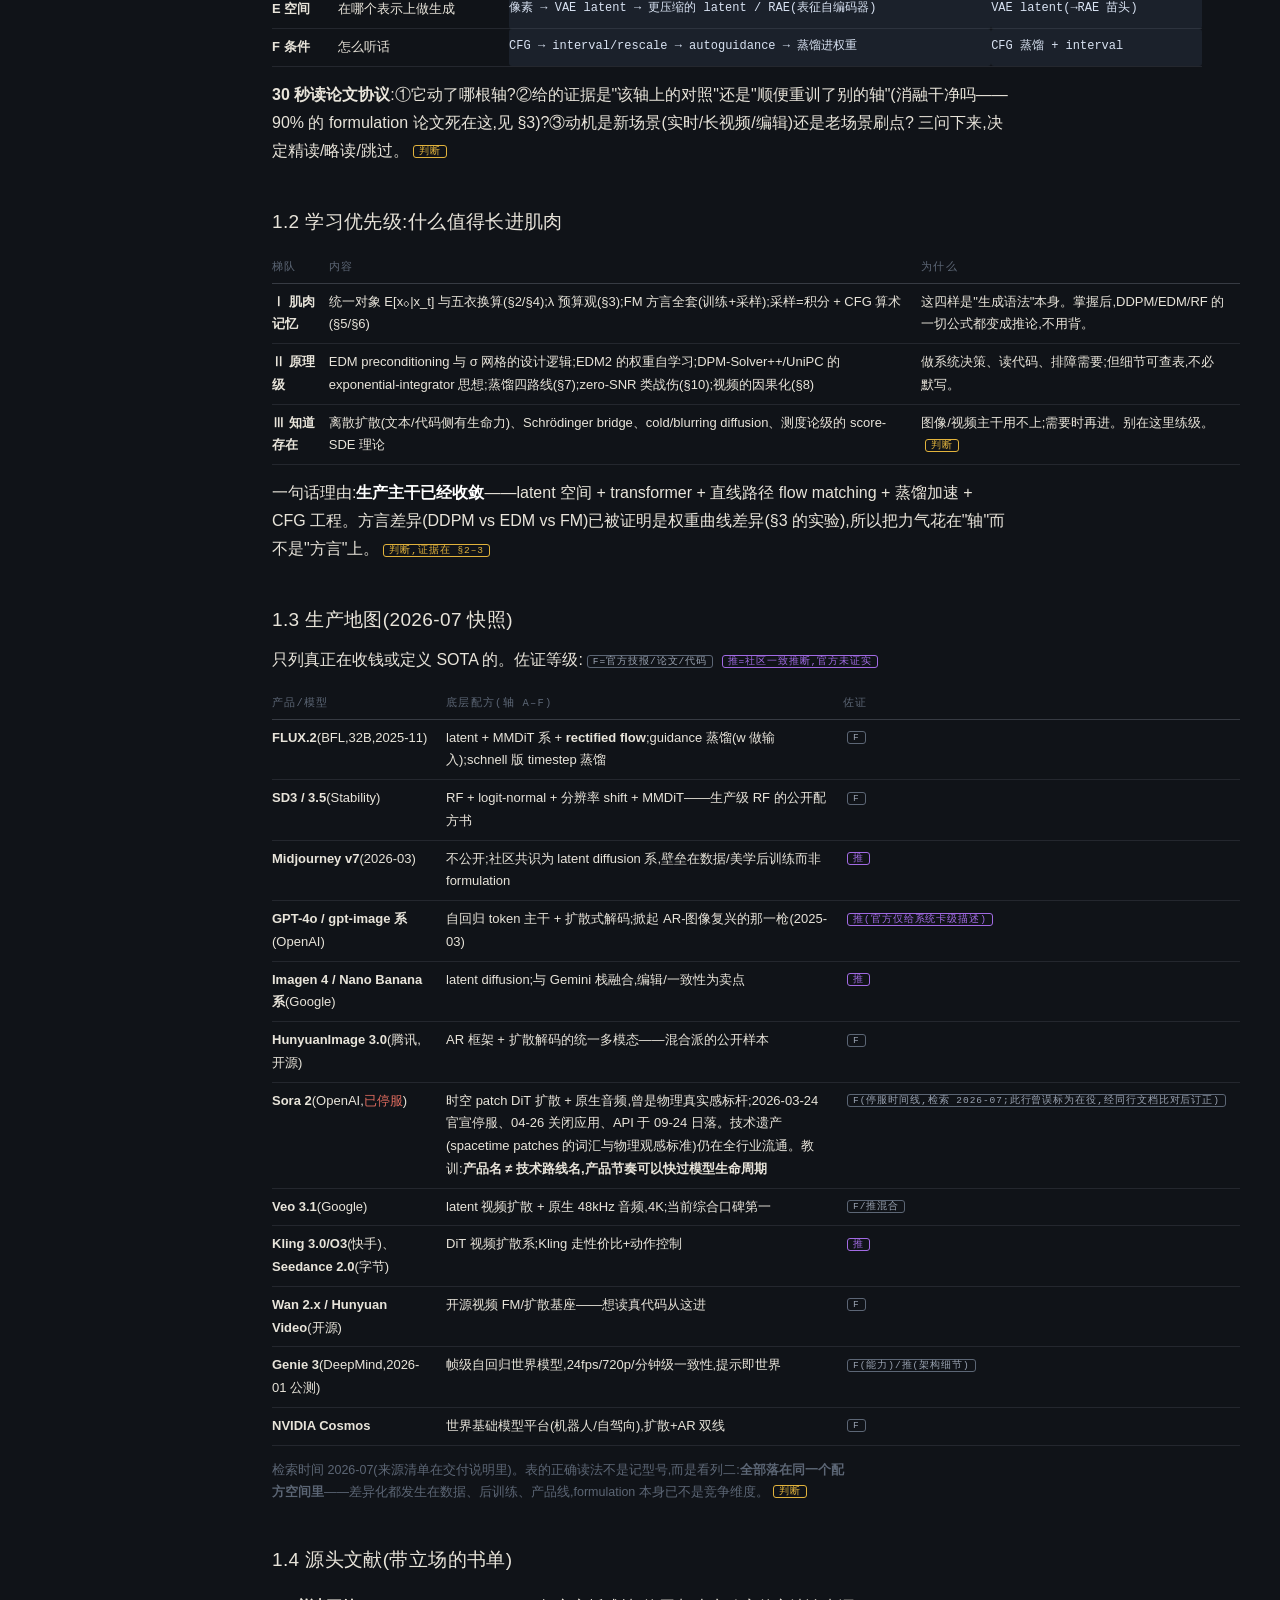
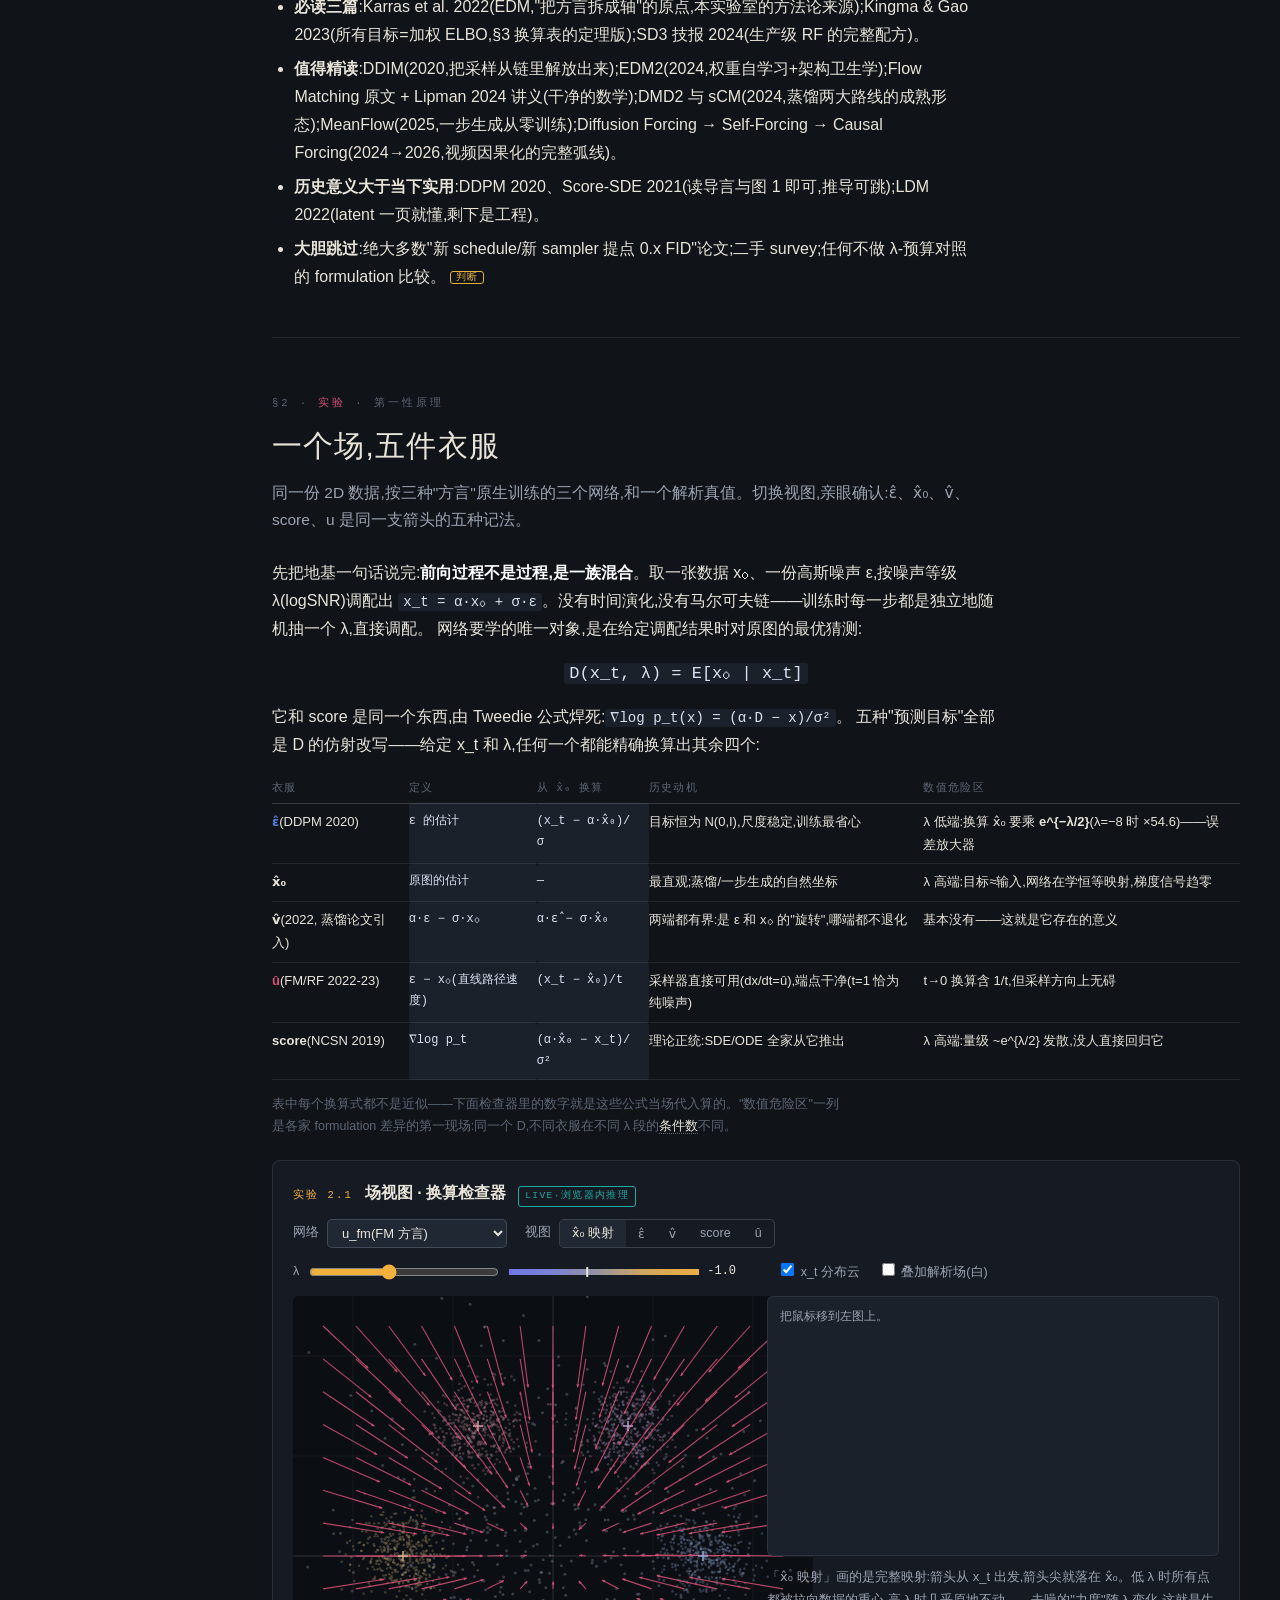
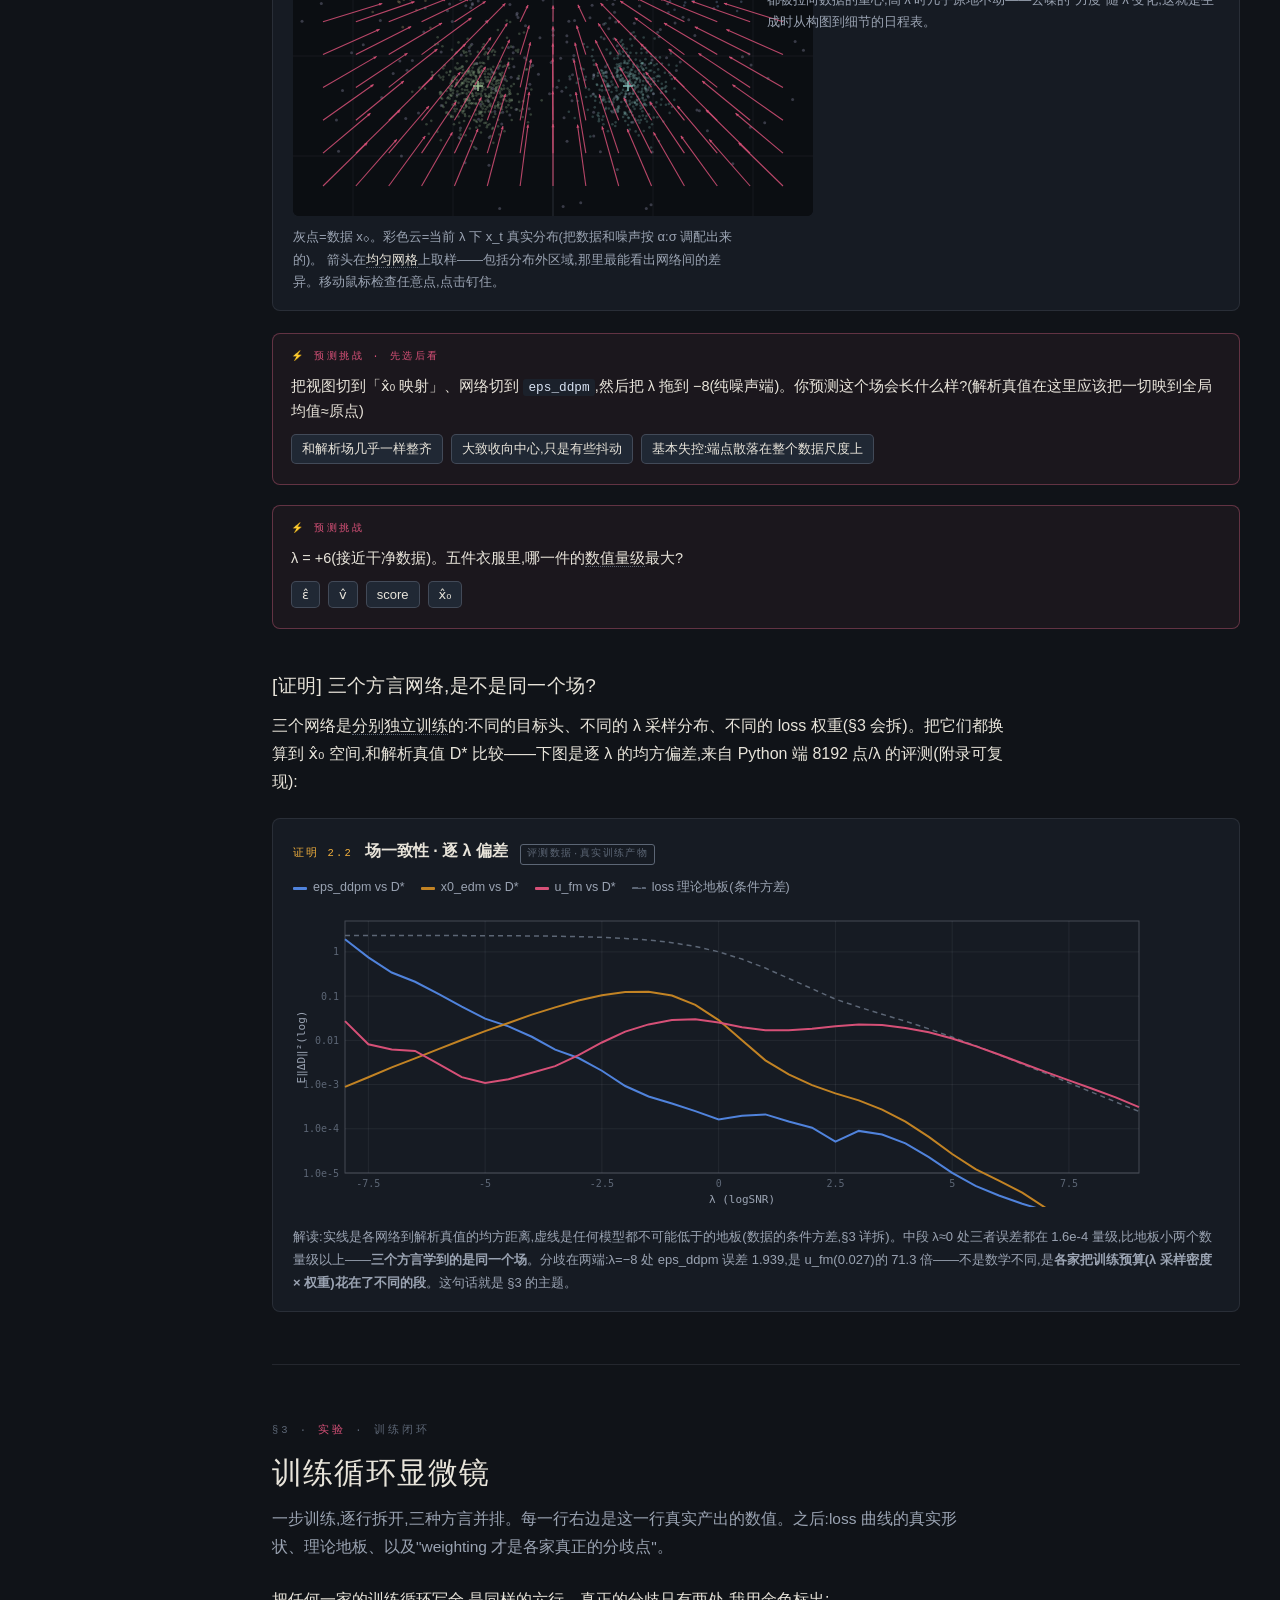
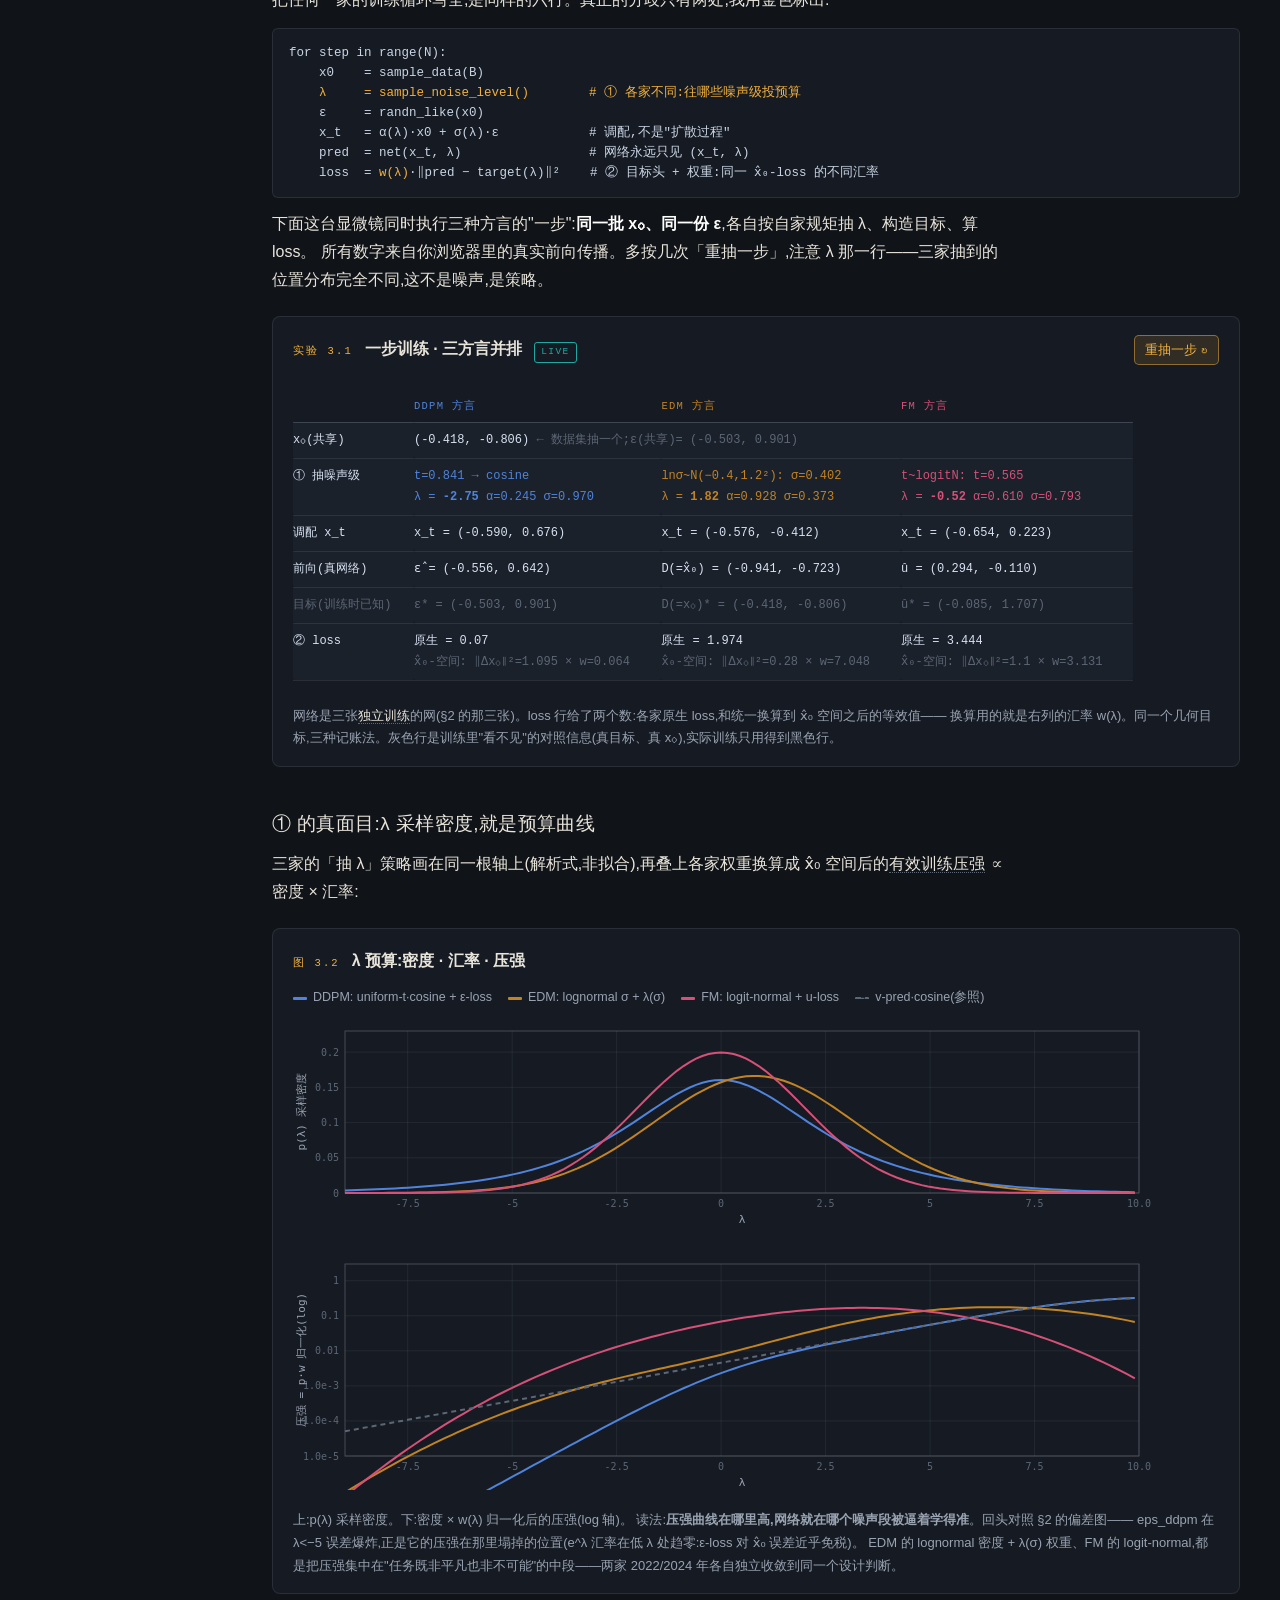
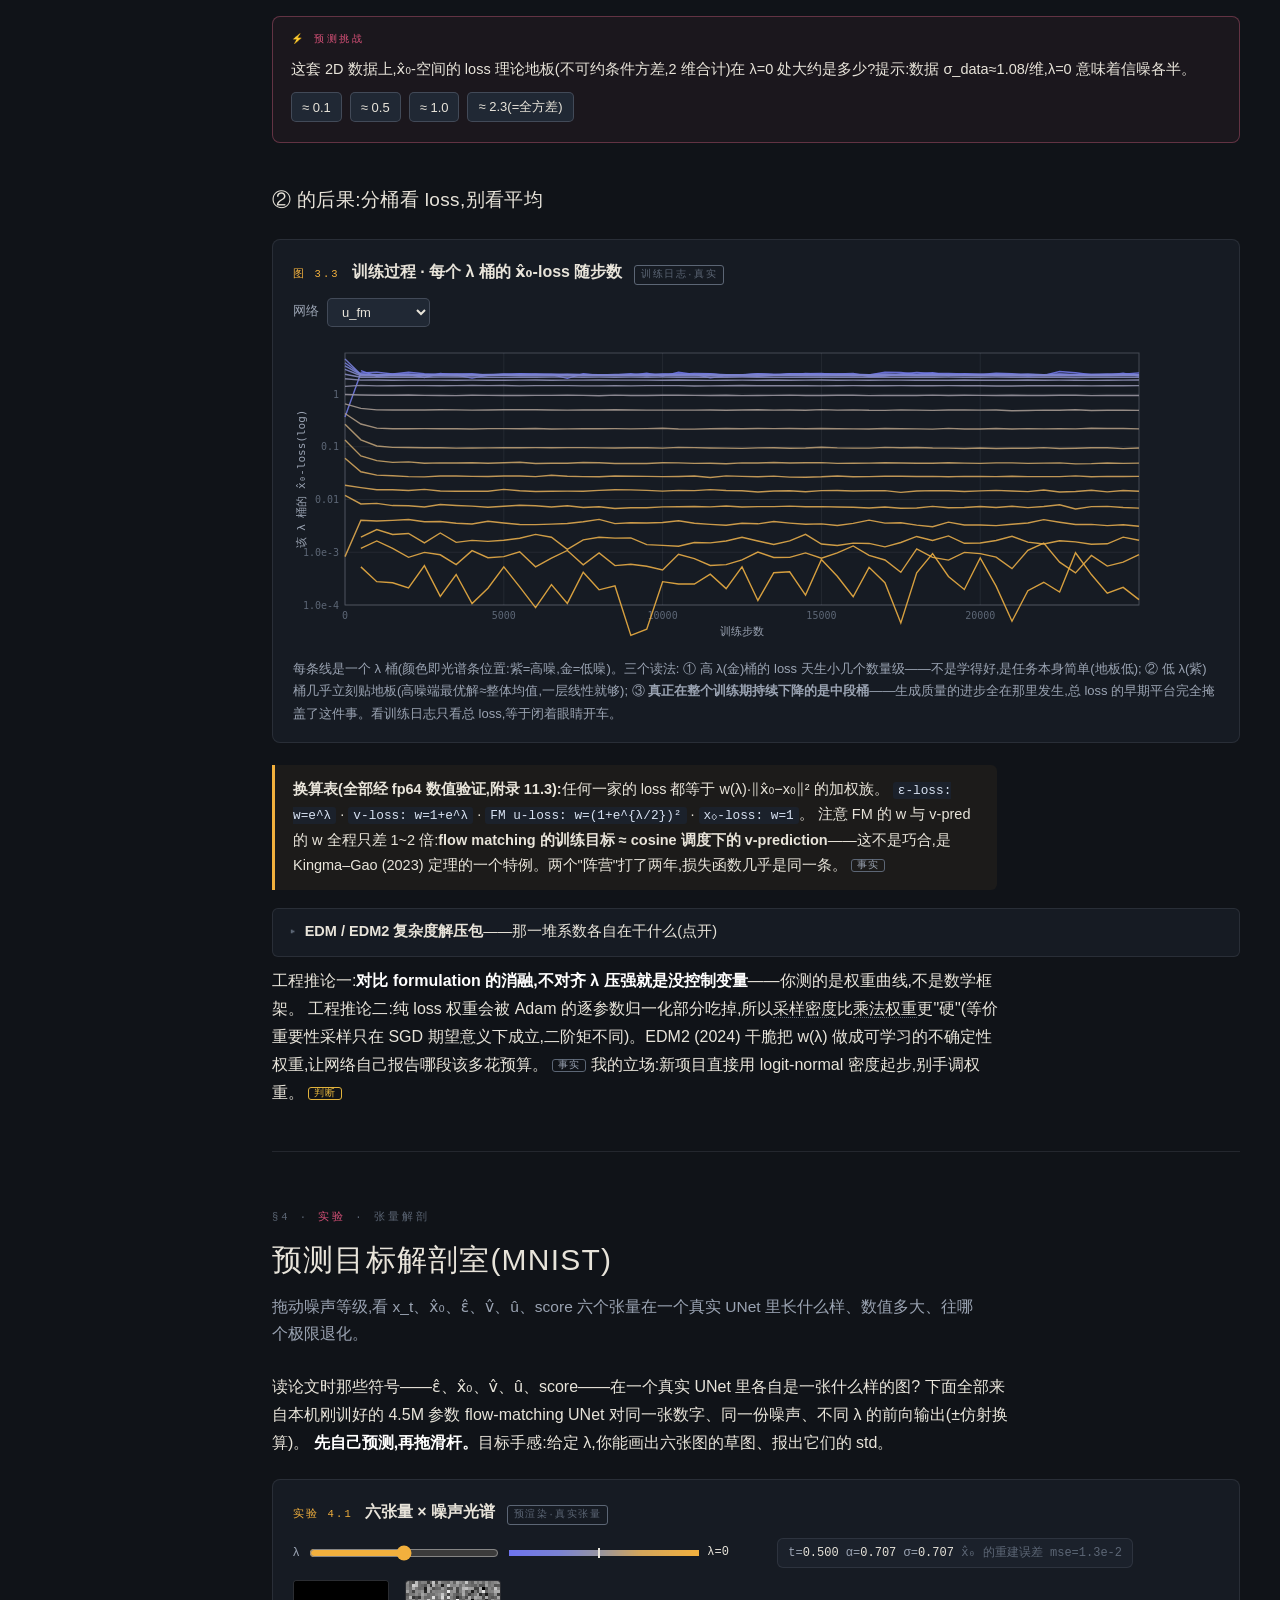
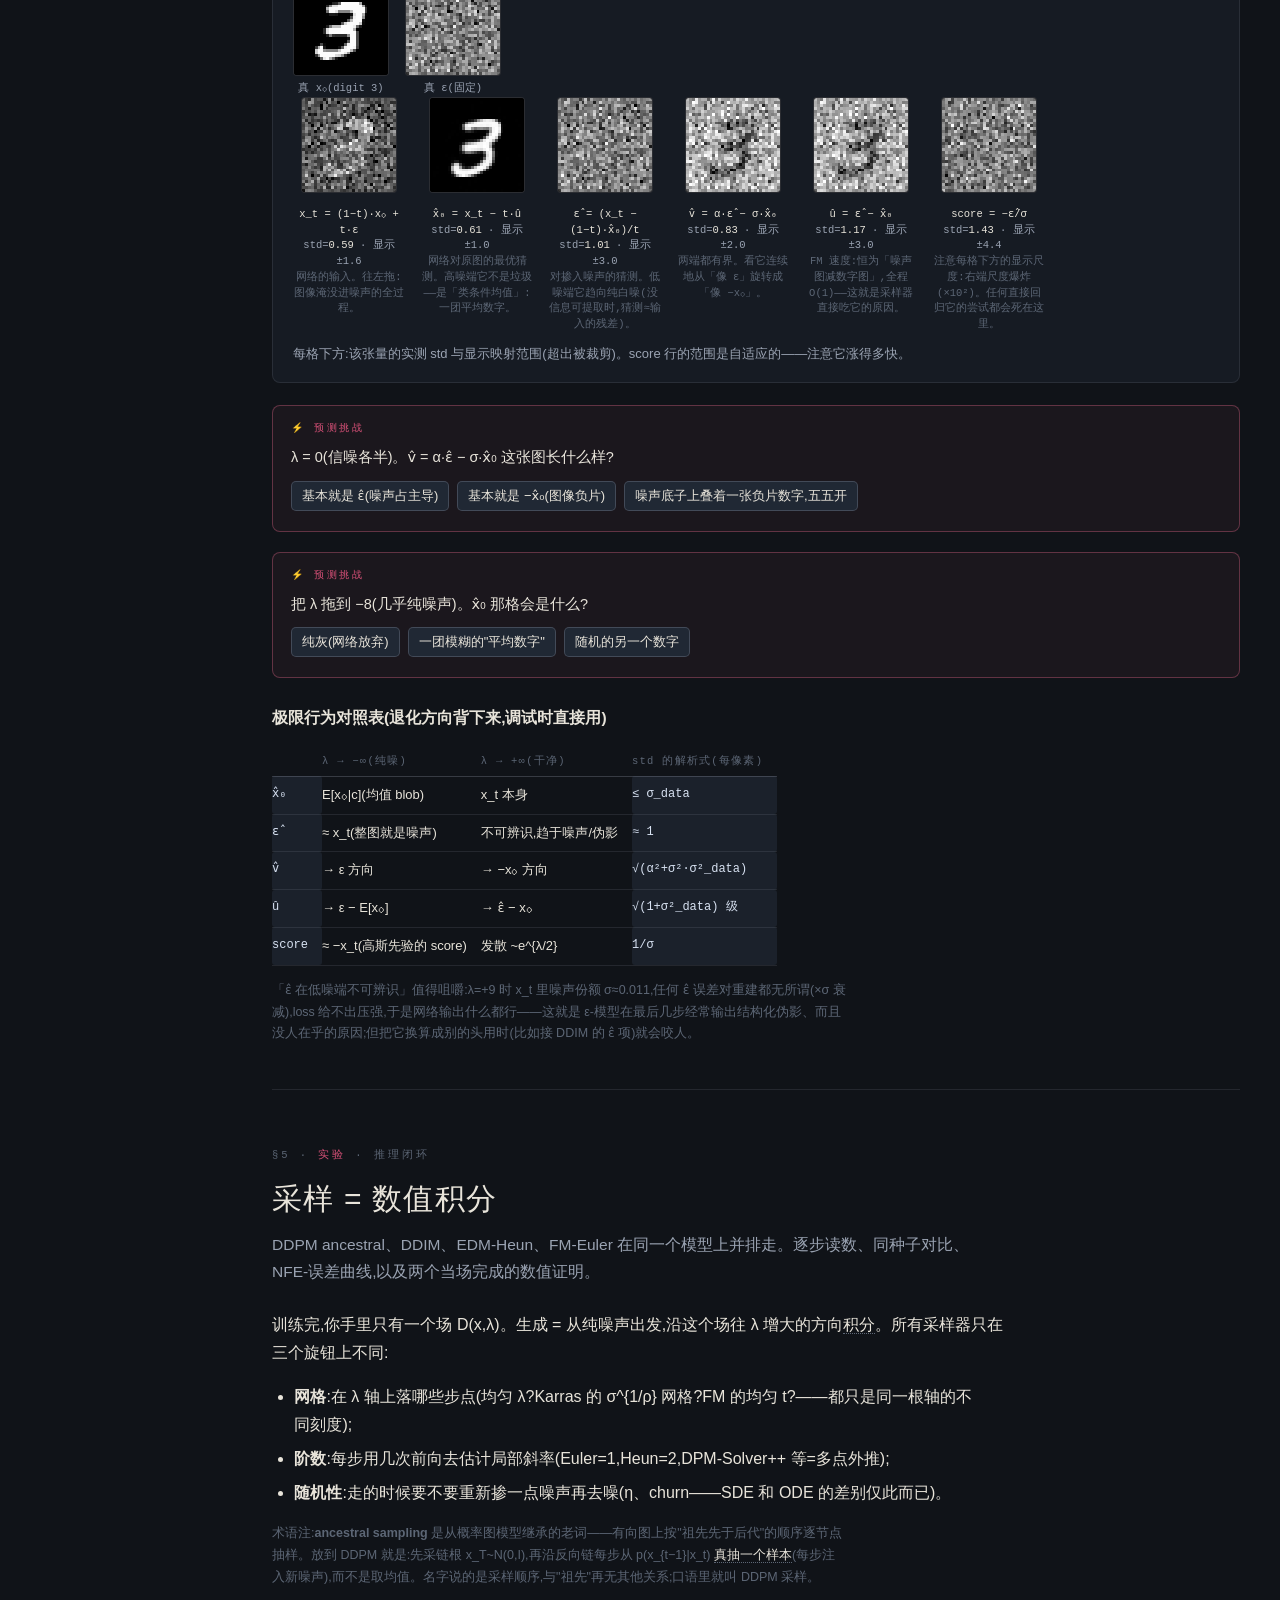
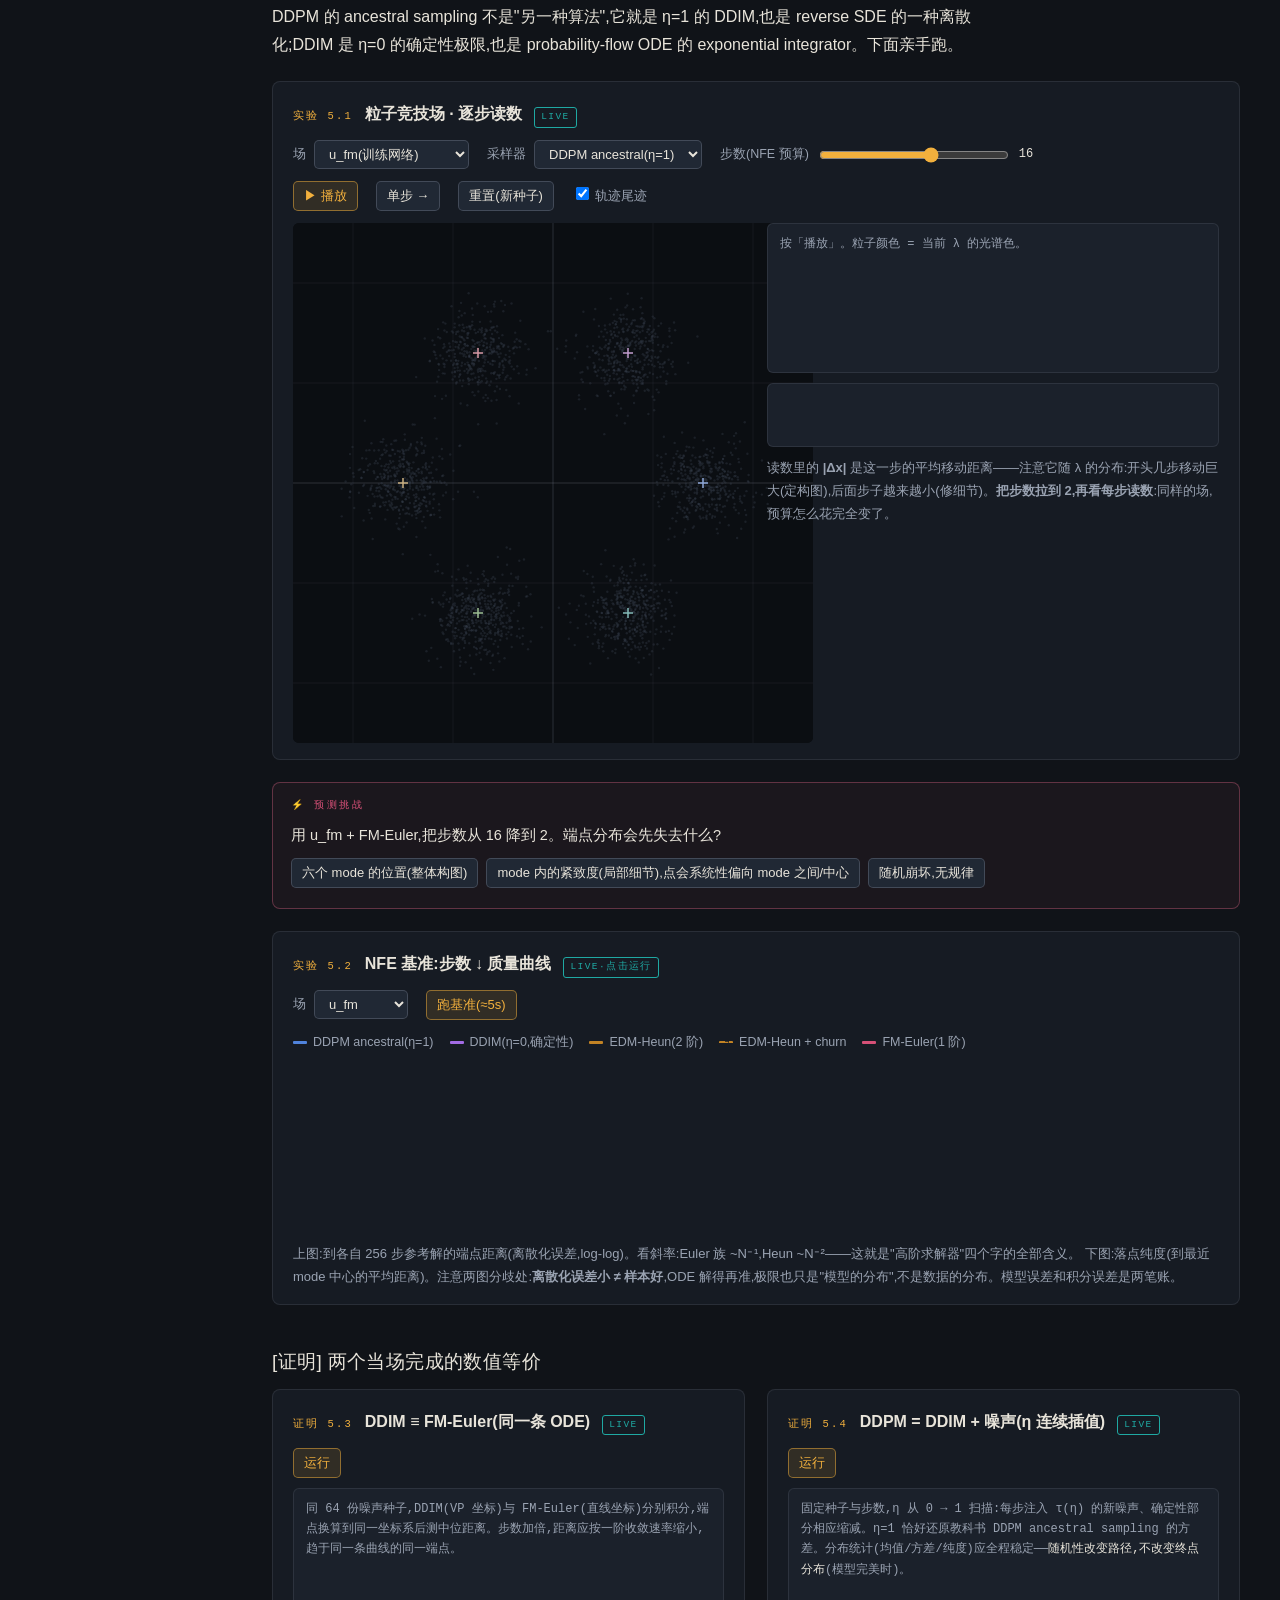
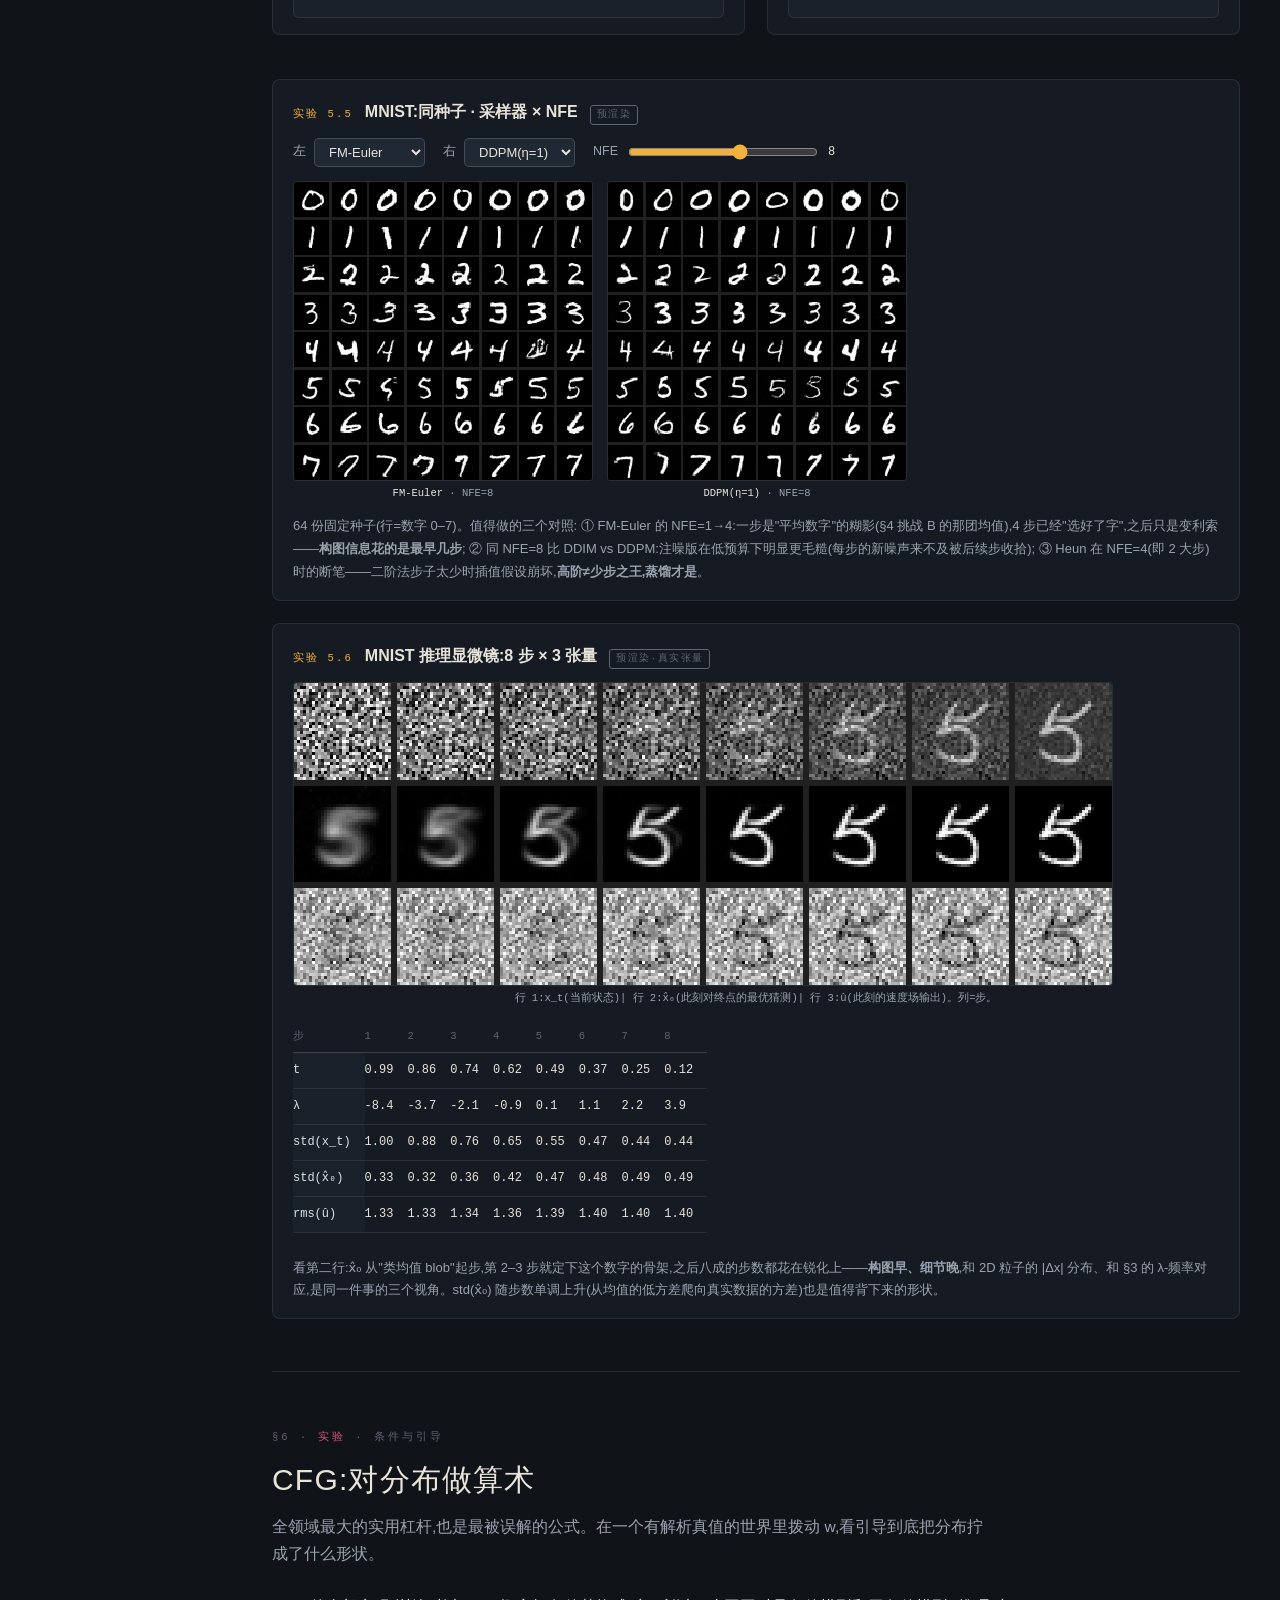
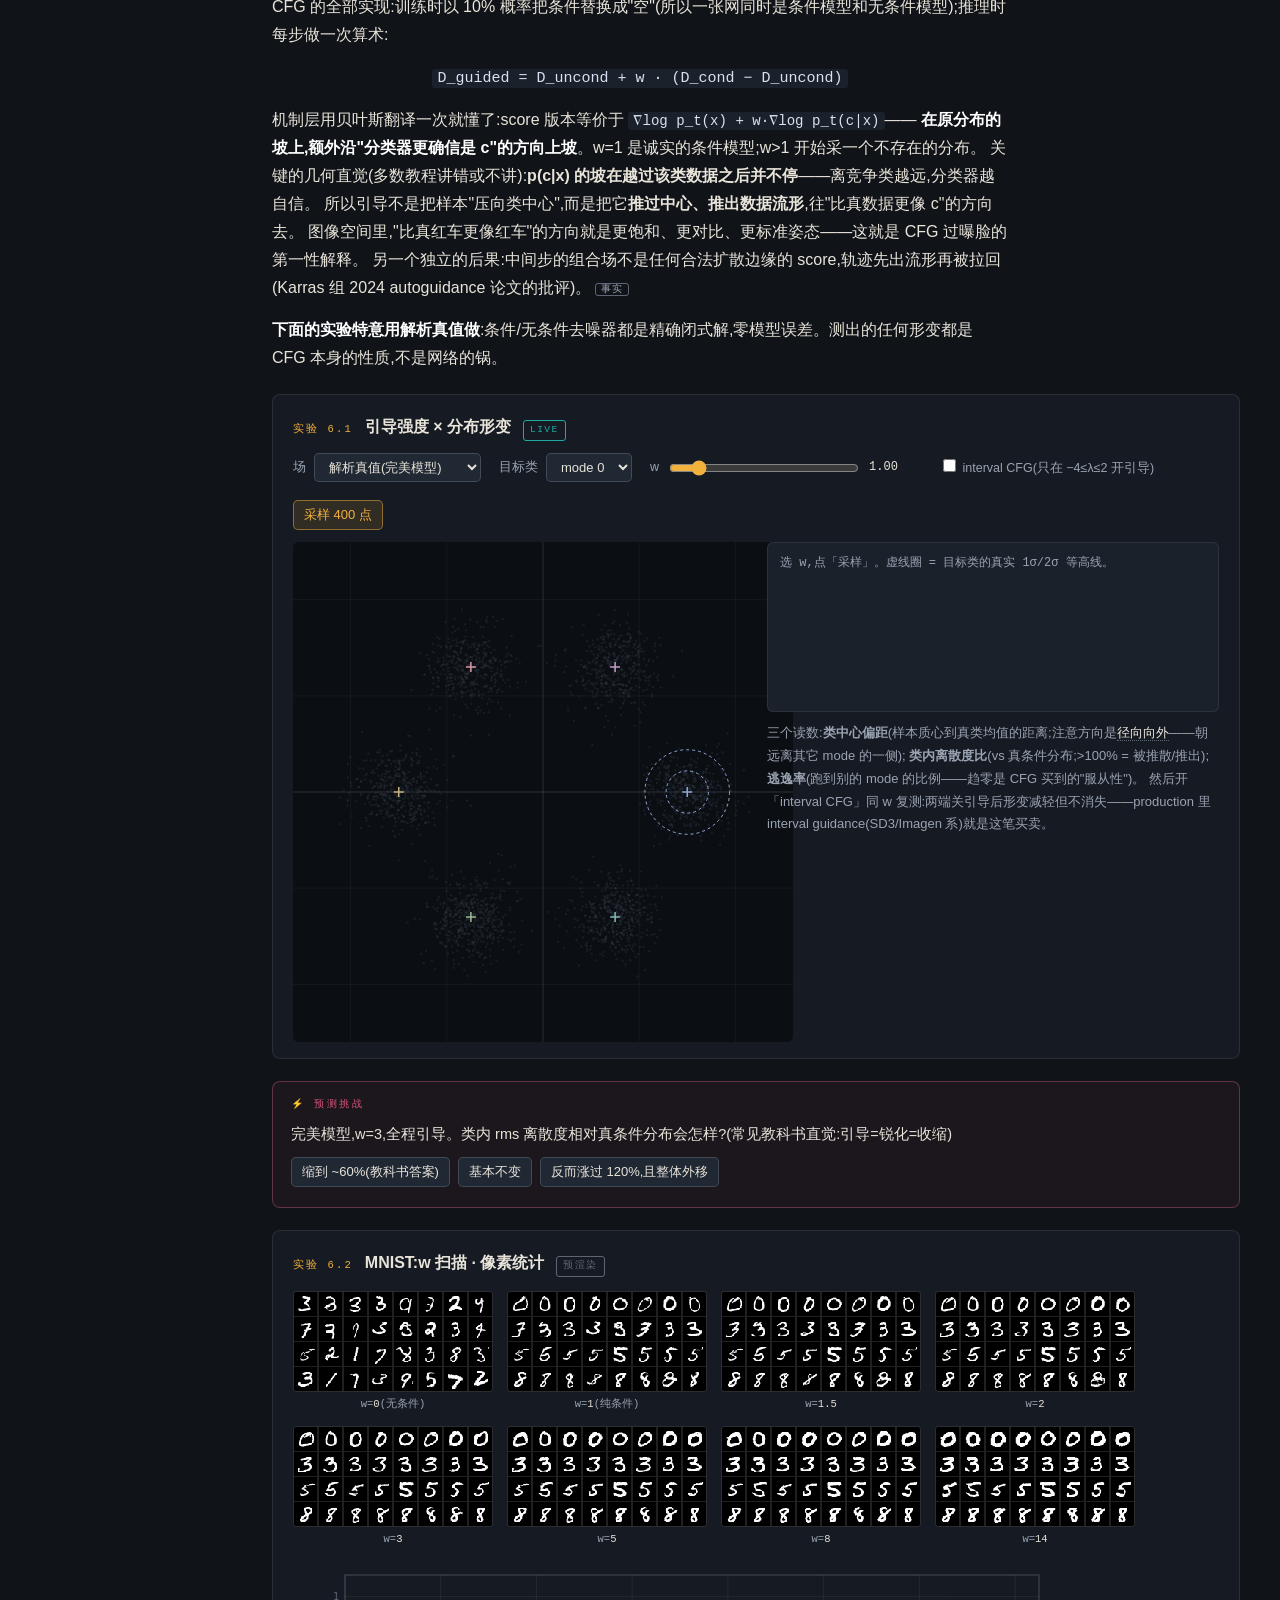
==== commit 092188c6: "Lambda console: one axis, three synced probes (axis/2D-toy/MNIST) Single-state instrument at app/axi" ====
--- a/app/index.html
+++ b/app/index.html
@@ -13,6 +13,7 @@
   <h1>扩散实验室</h1>
   <div class="sub">真模型 · 真张量 · 真数值</div>
   <nav id="toc"></nav>
+  <a href="axis.html" style="display:block;margin:14px 12px 0 -12px;padding:8px 10px;border:1px solid rgba(242,176,61,0.45);border-radius:6px;color:var(--data);font-size:12.5px;text-decoration:none">⌖ λ 总控台<br><span style="color:var(--ink3);font-size:10.5px">一根轴 × 三联动仪器</span></a>
   <canvas id="lamrail"></canvas>
   <div class="railnote">这根光谱条是全站的坐标轴:<br>紫 = 纯噪声(logSNR→−∞)<br>金 = 干净数据(logSNR→+∞)</div>
 </aside>
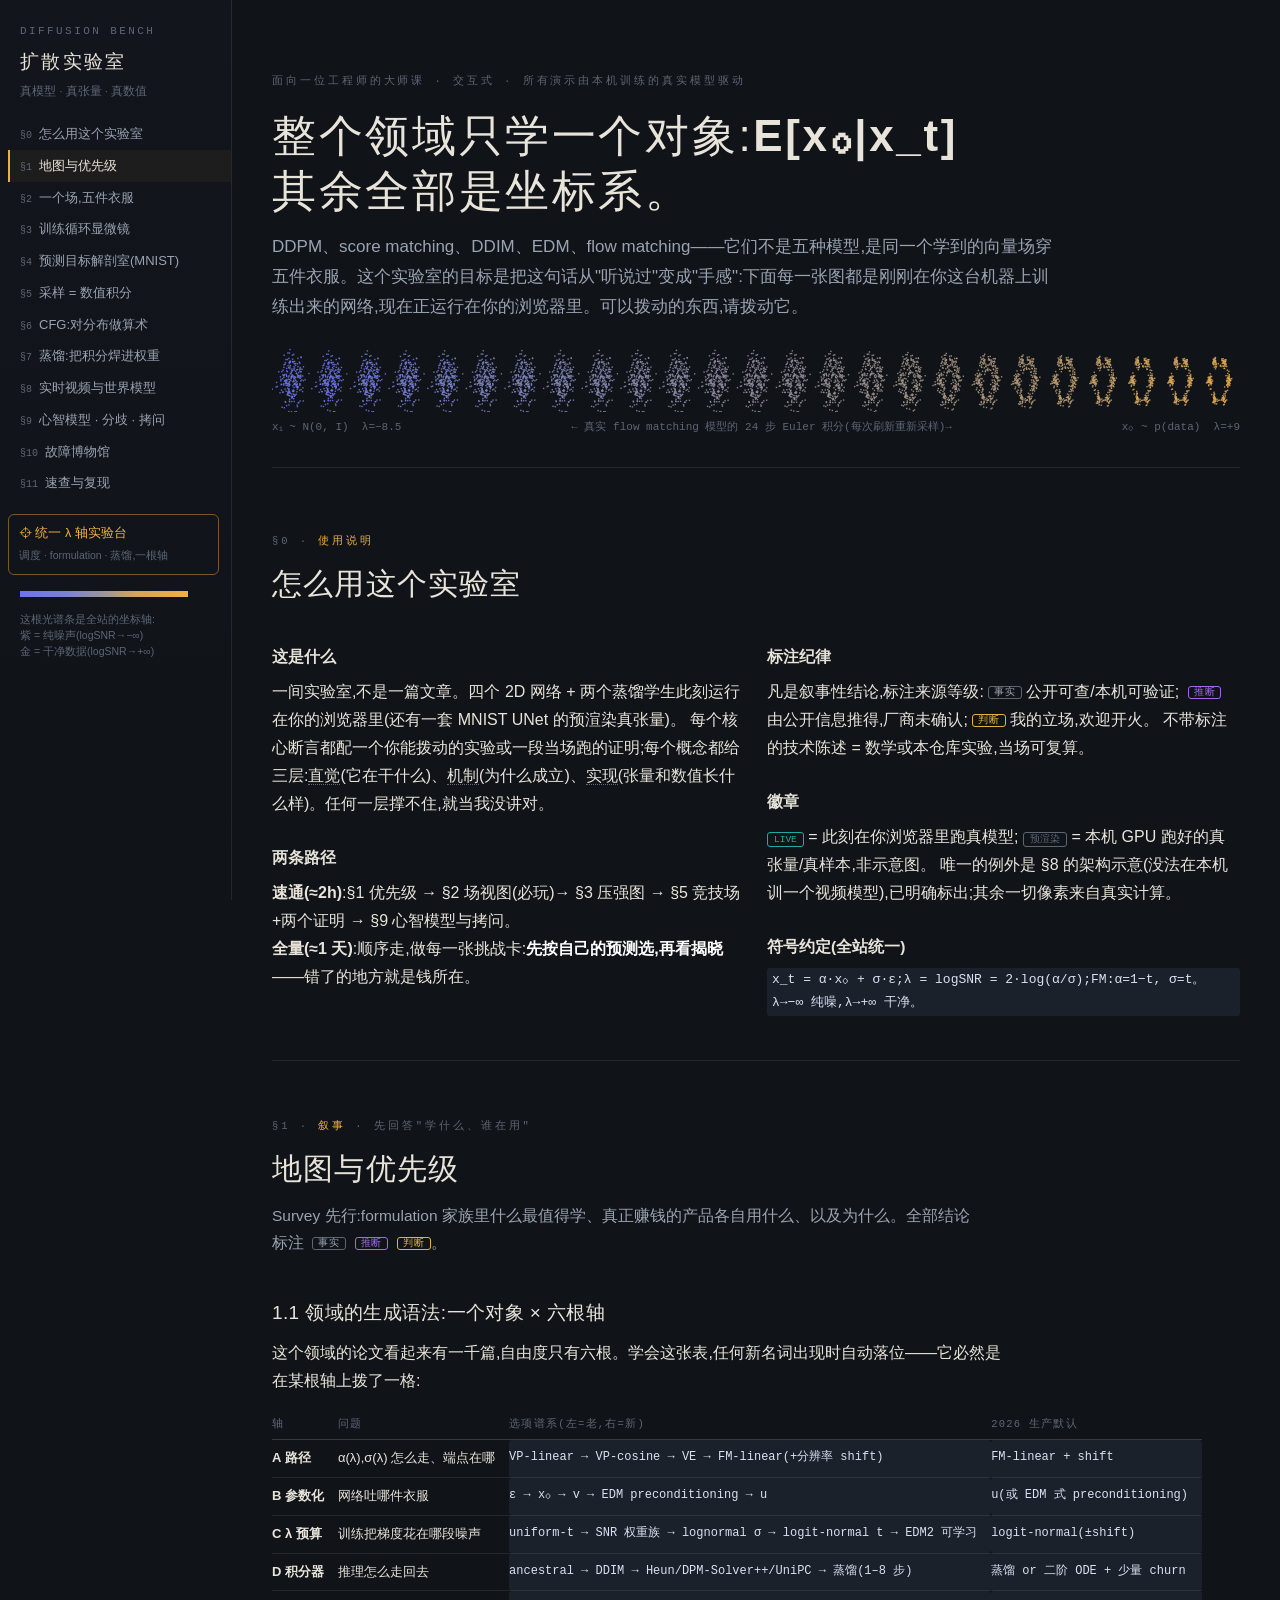
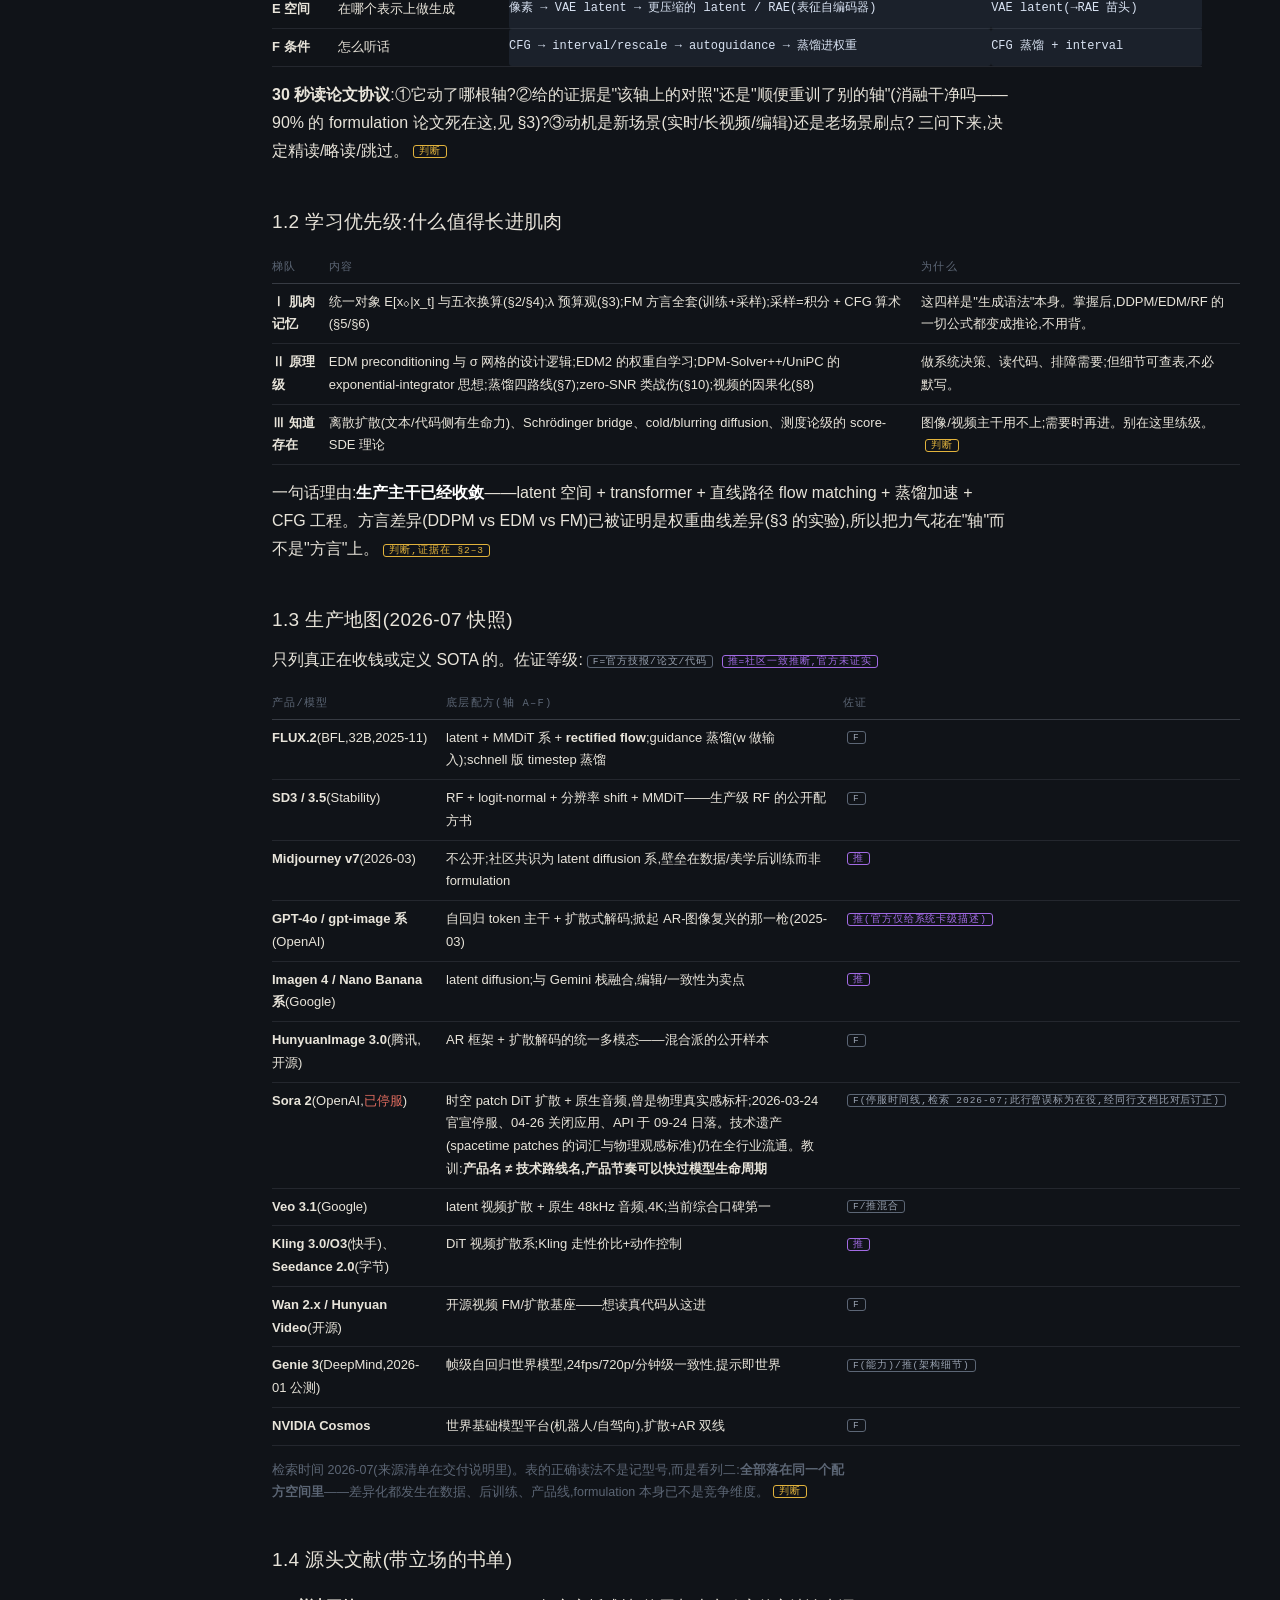
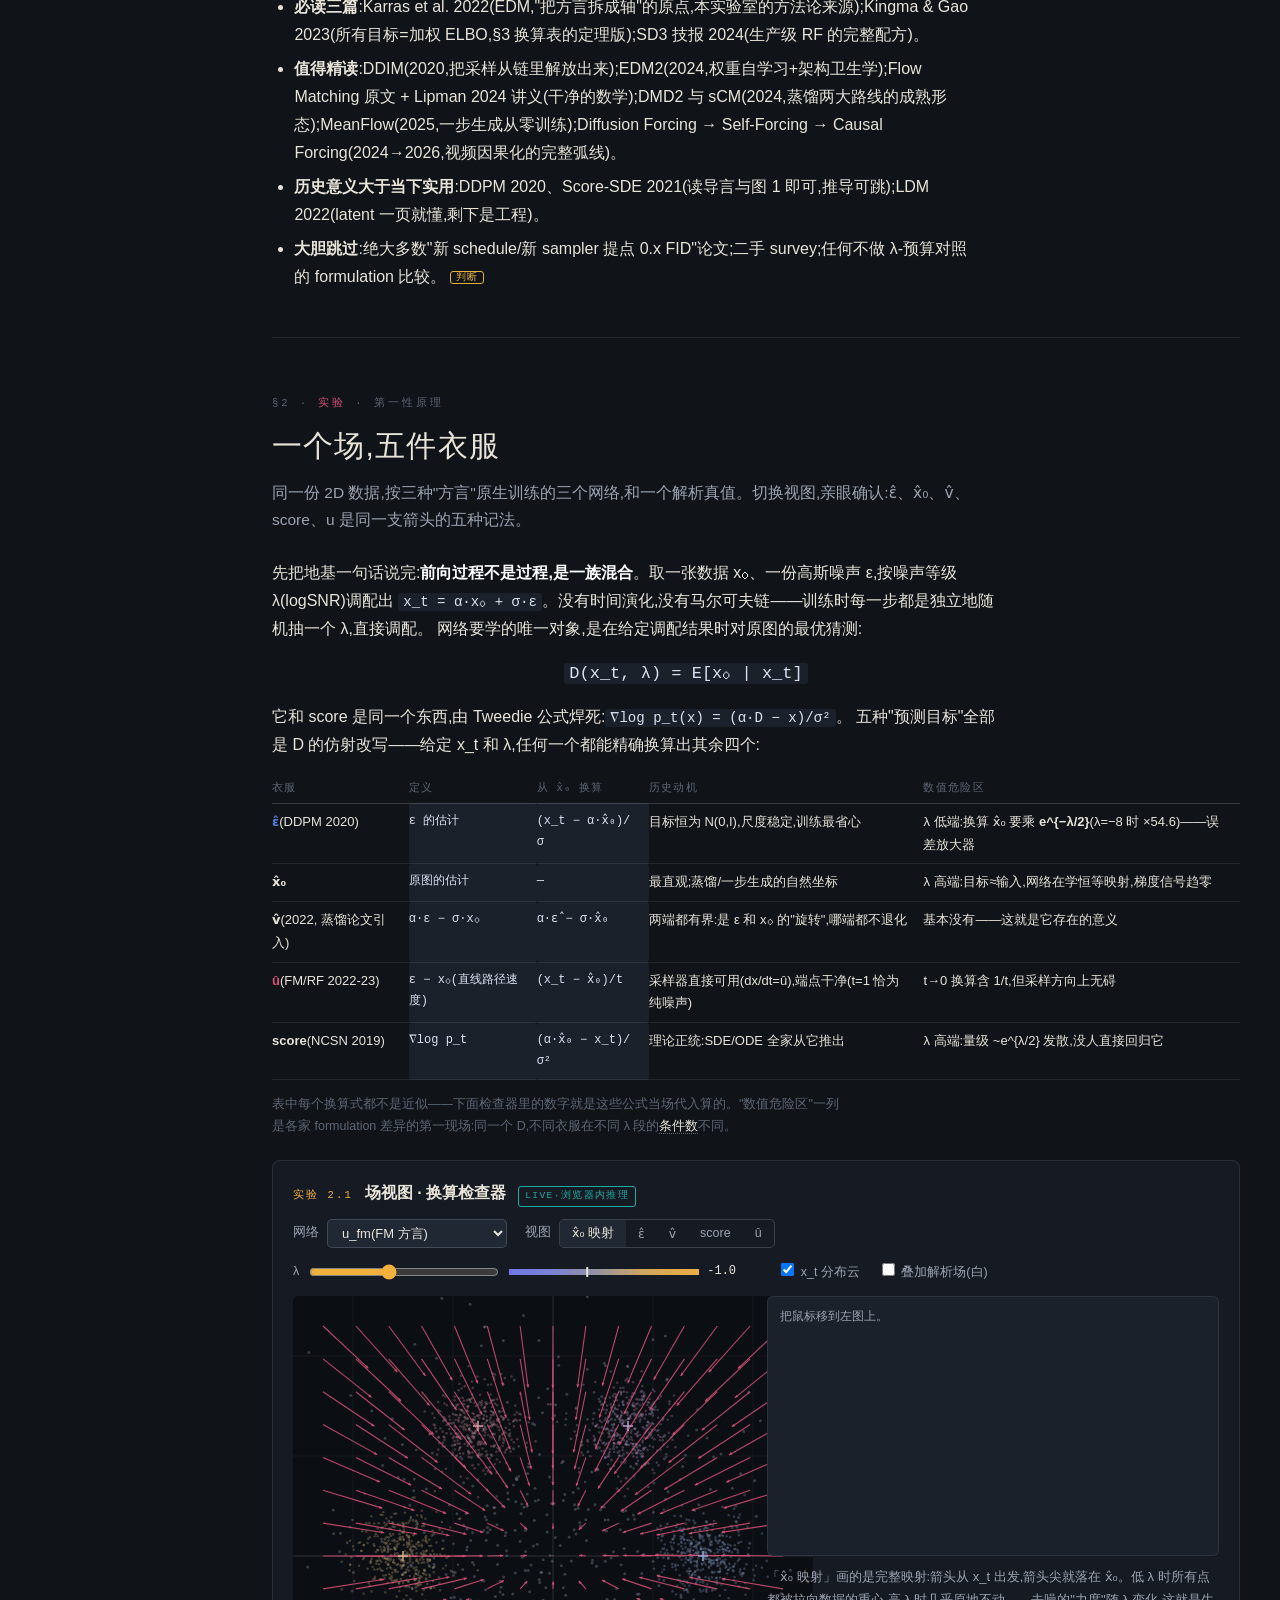
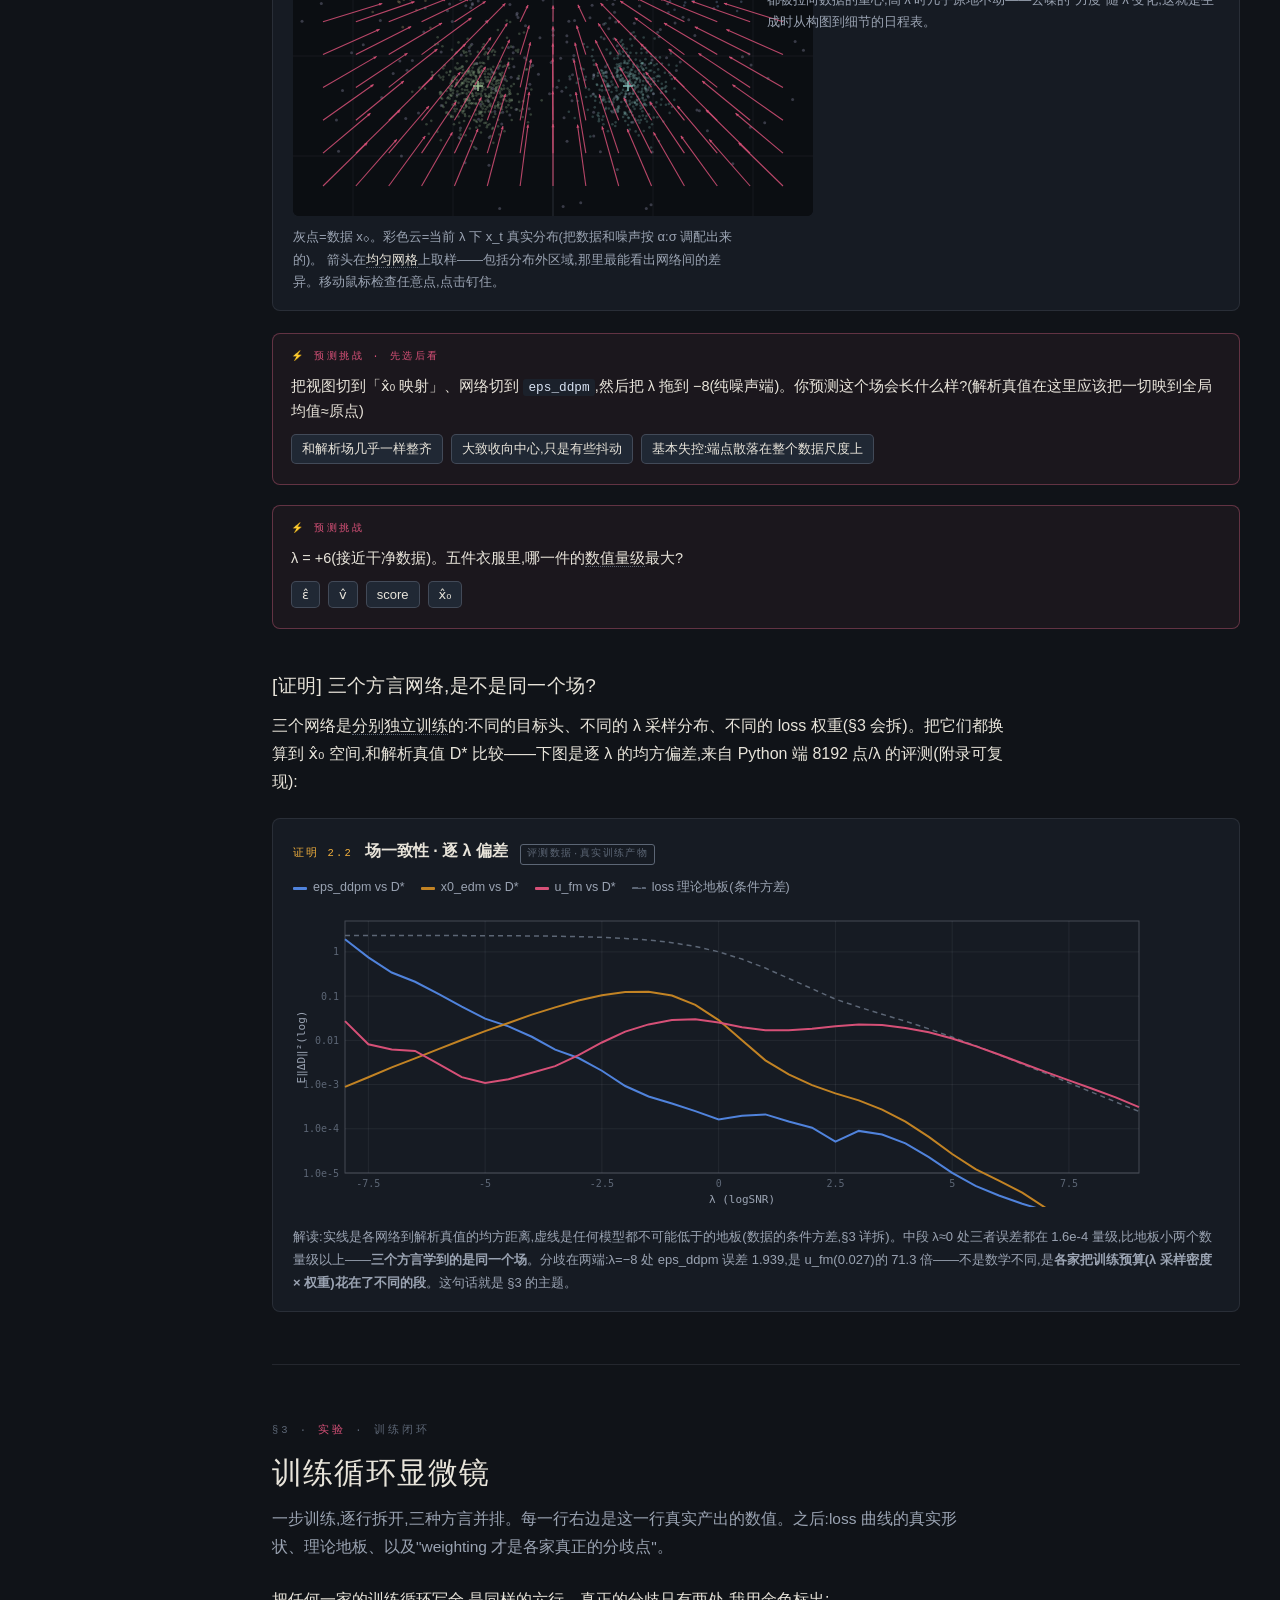
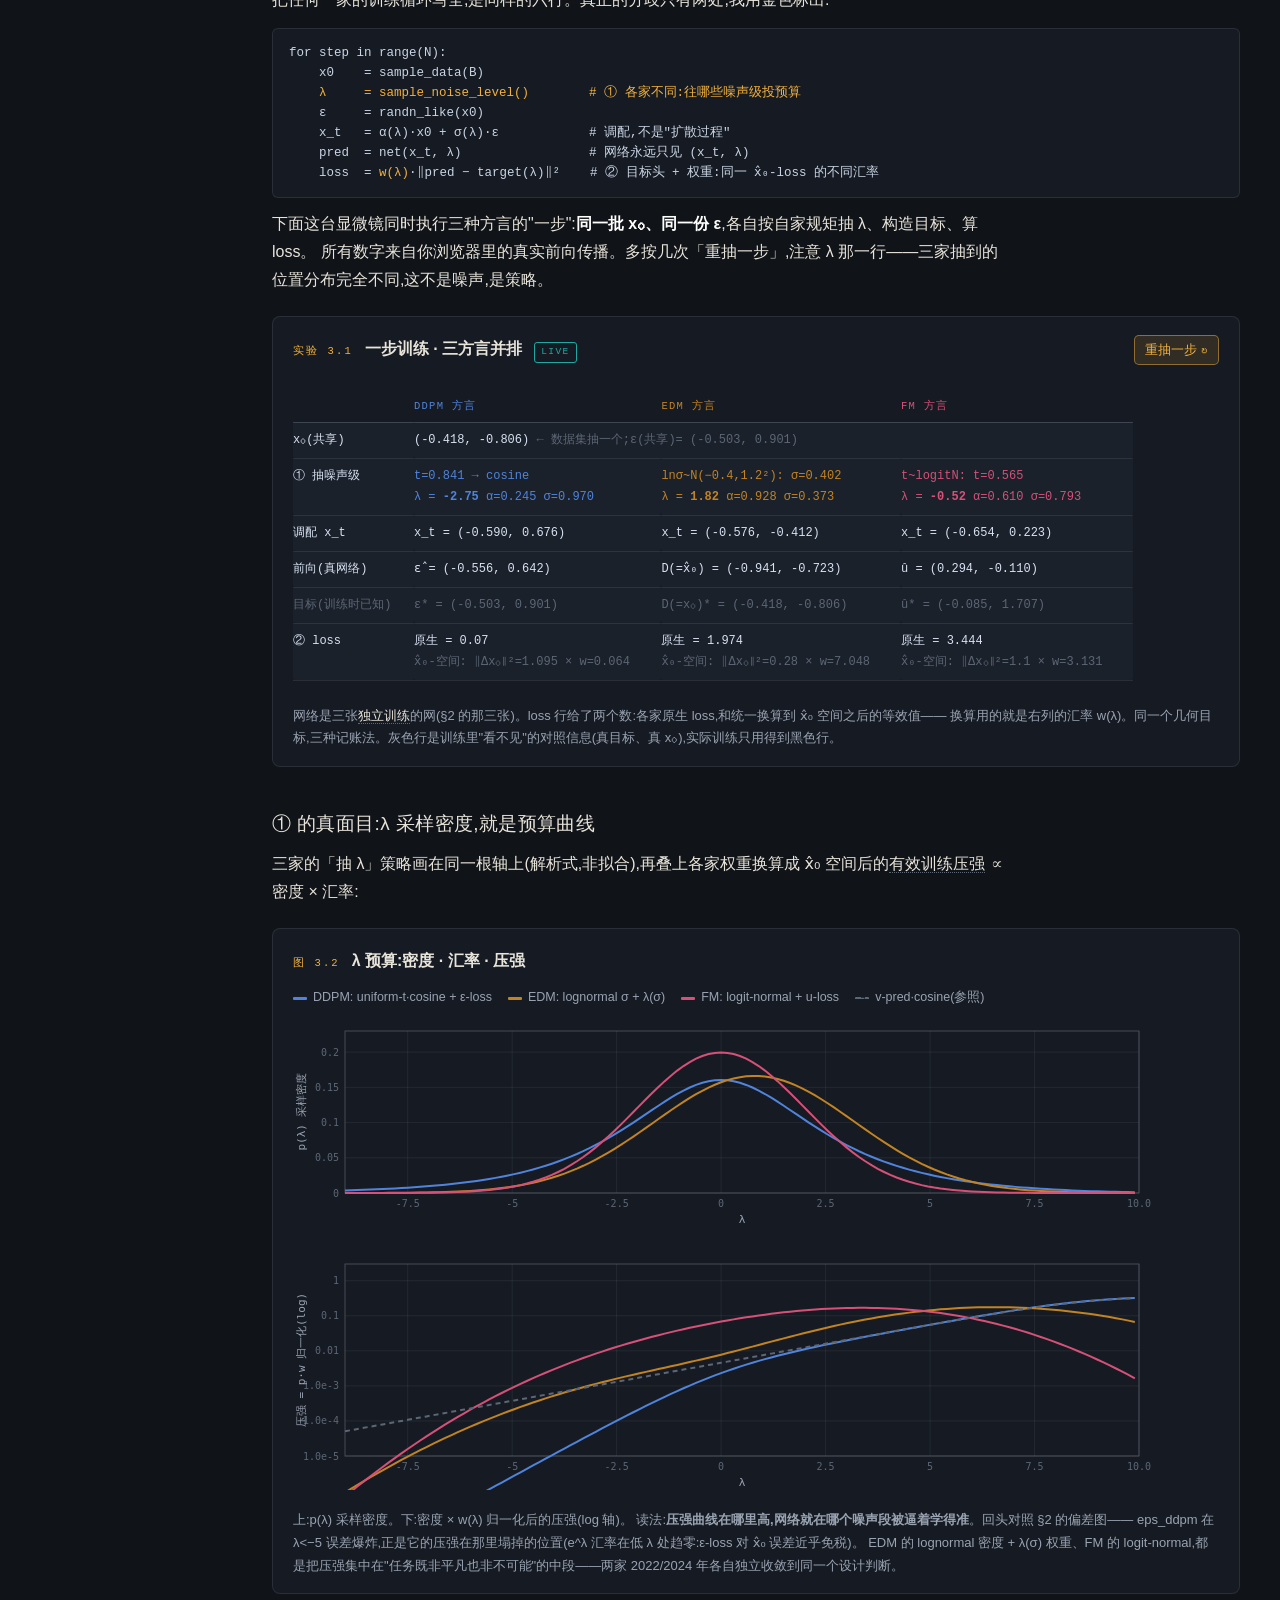
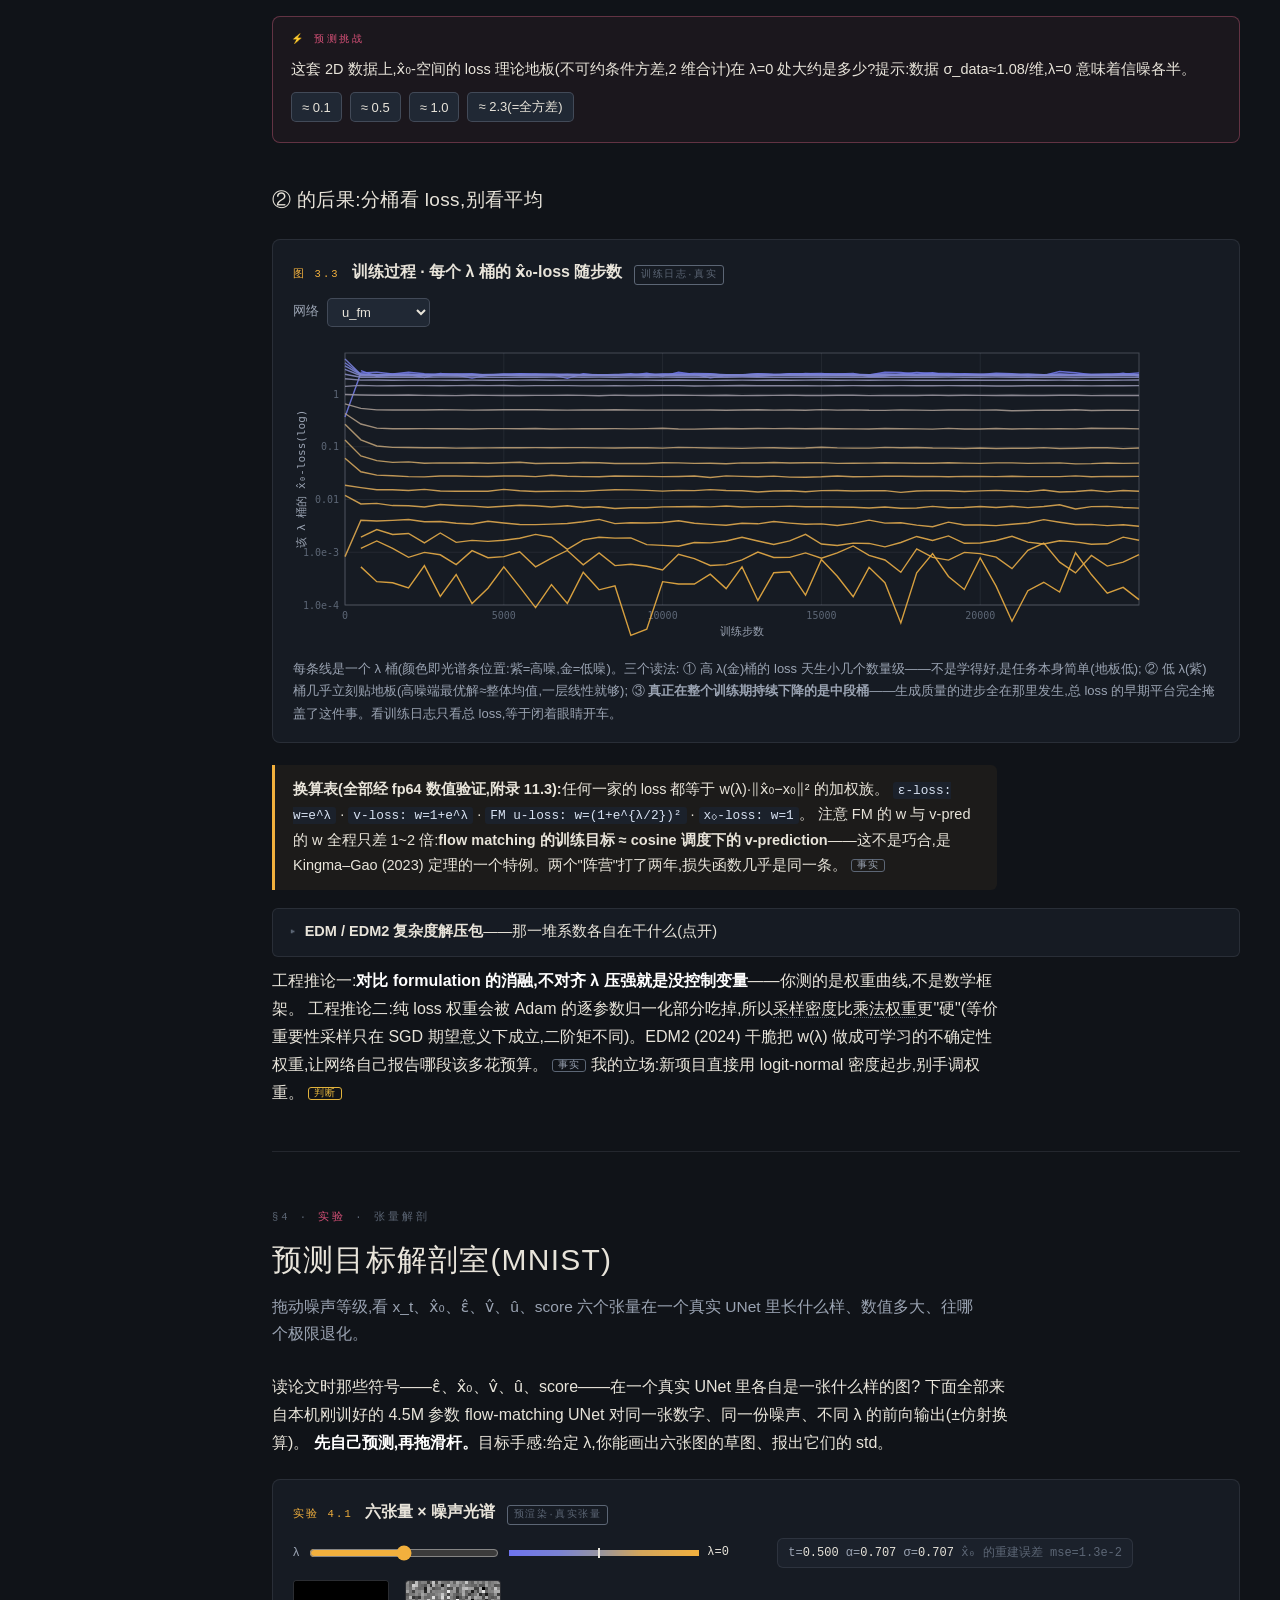
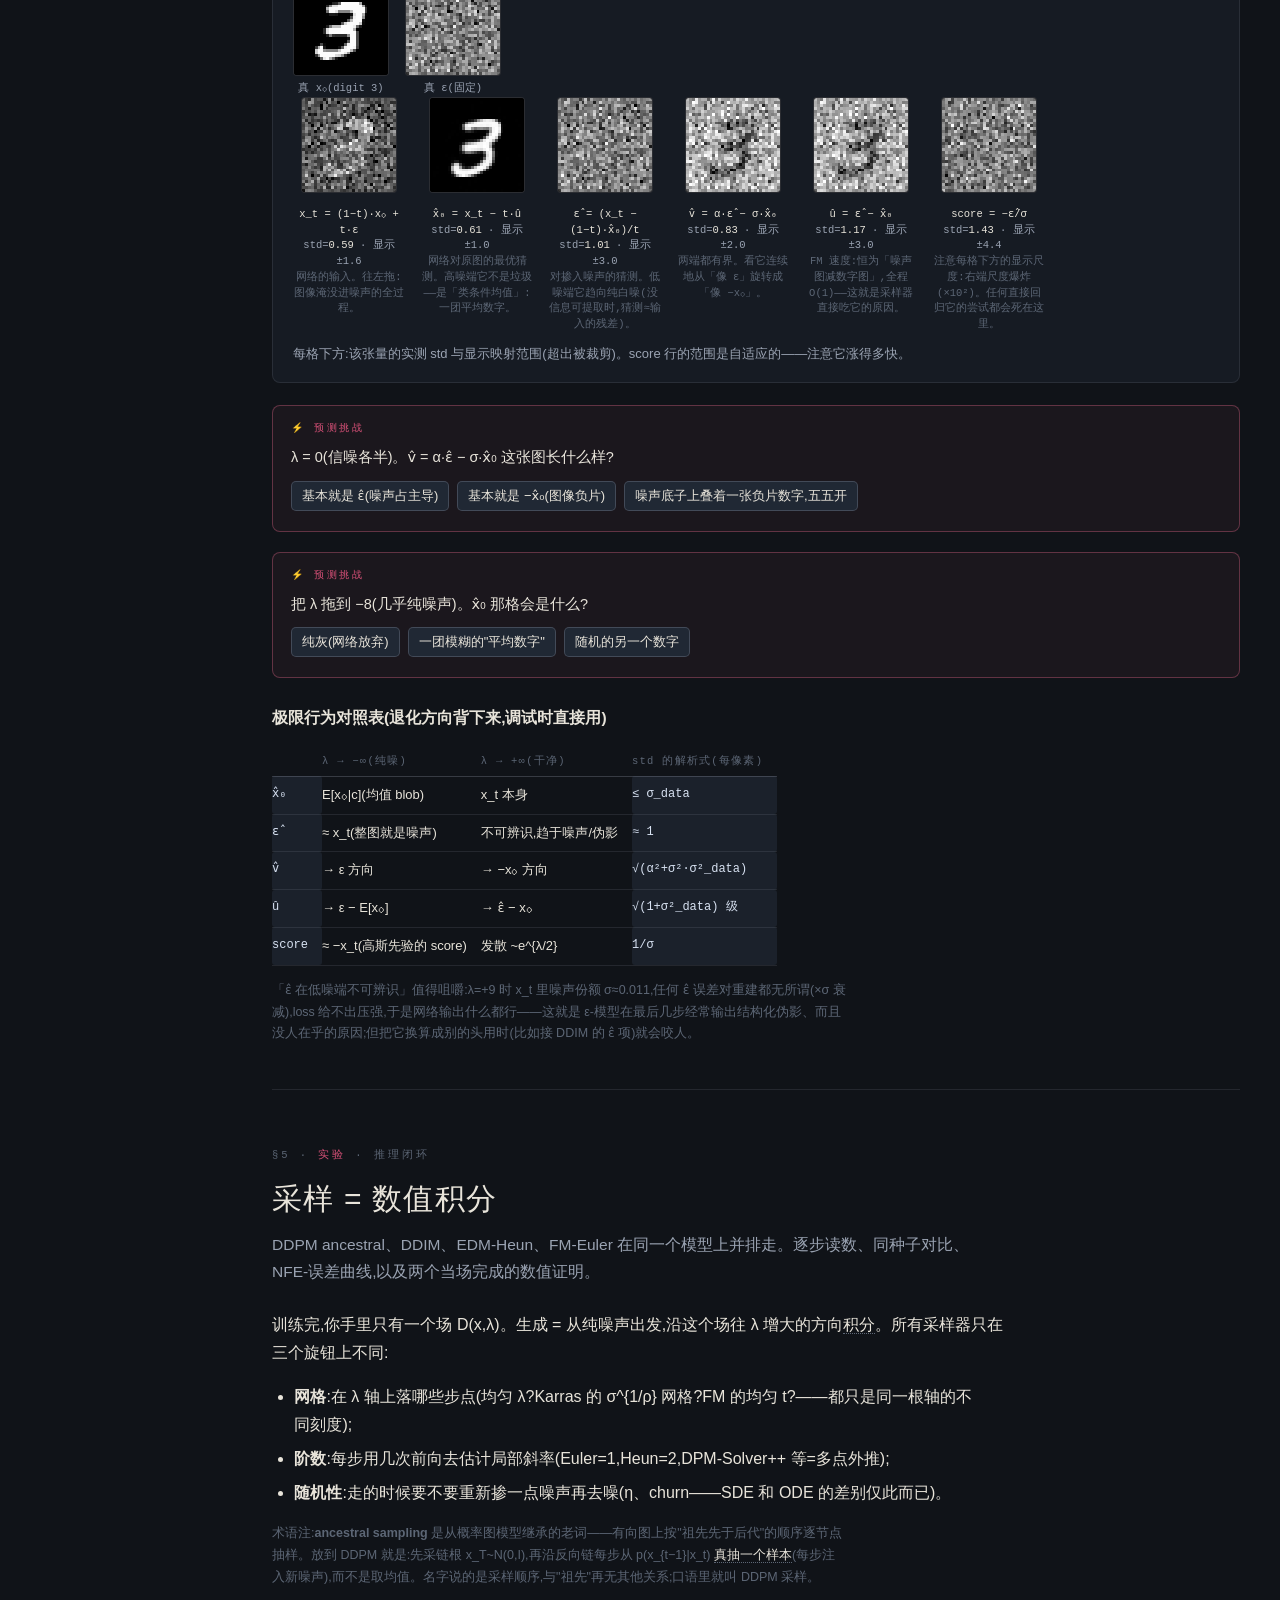
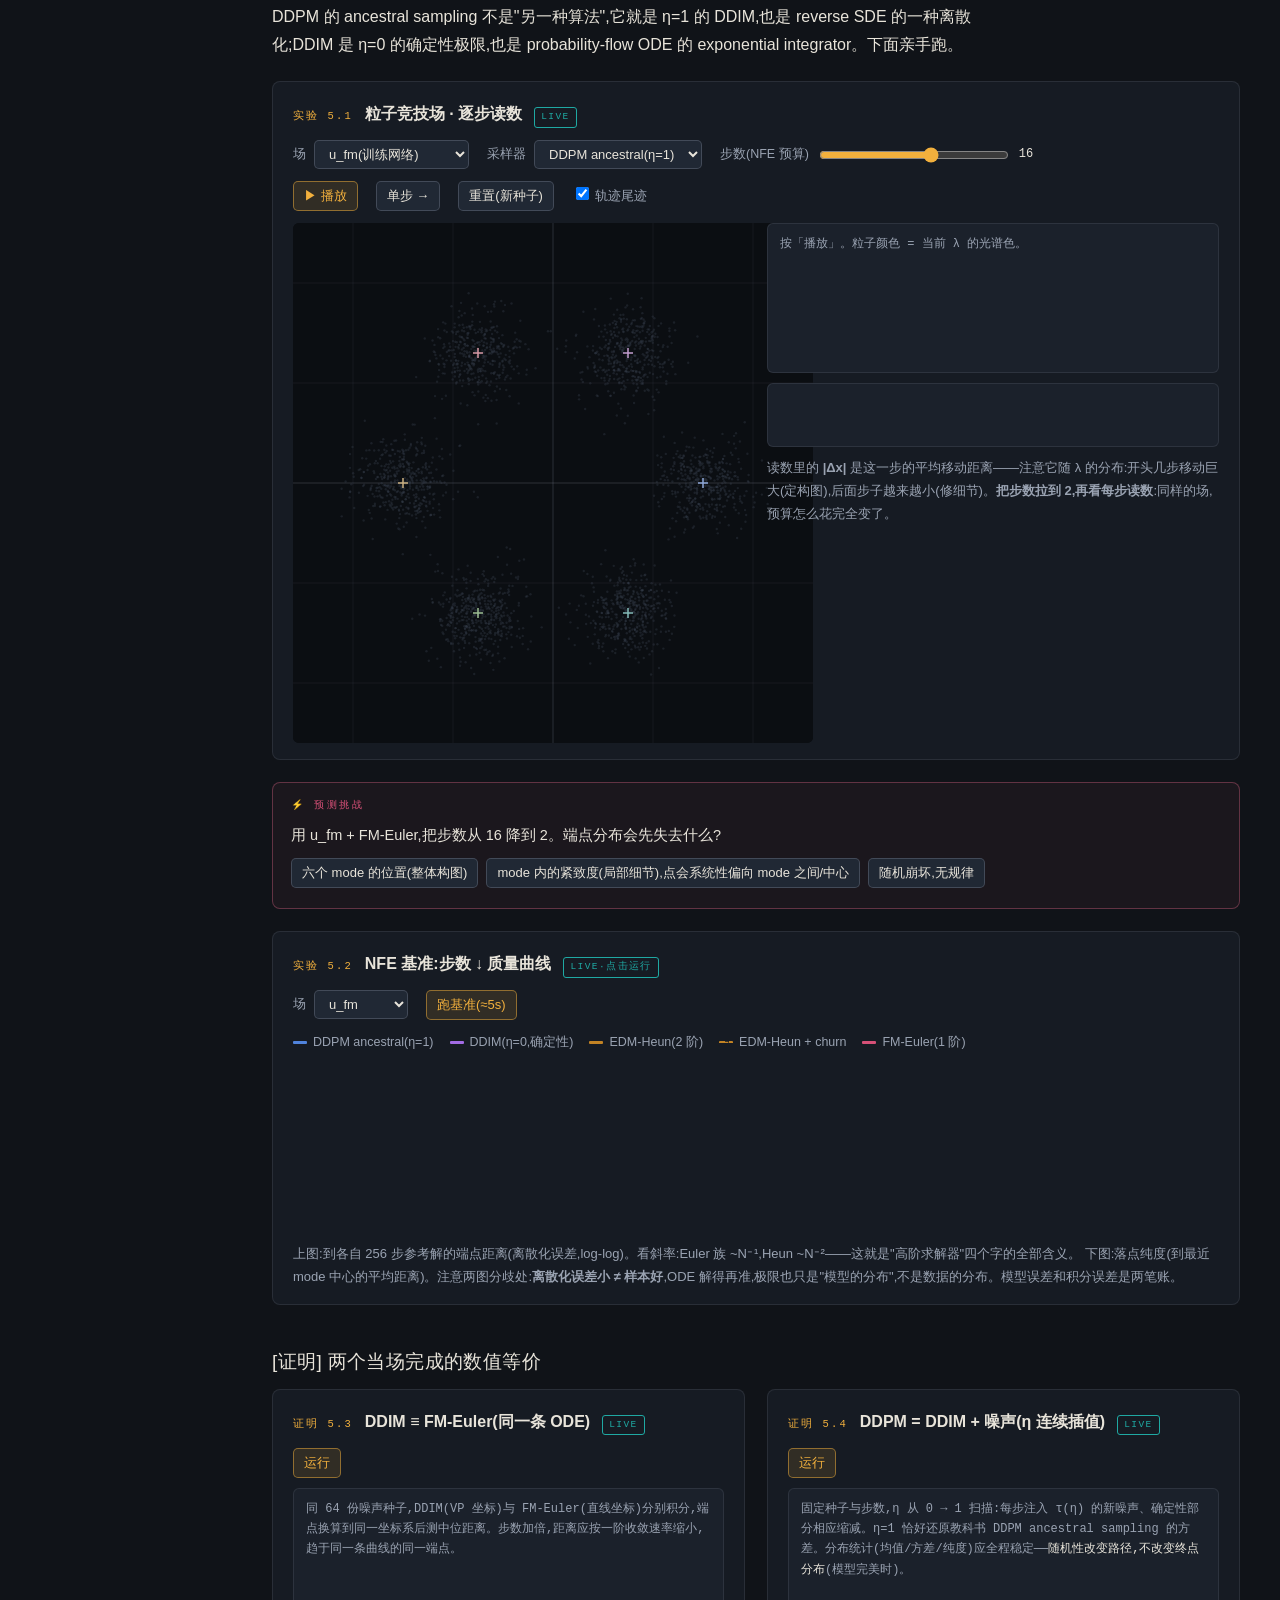
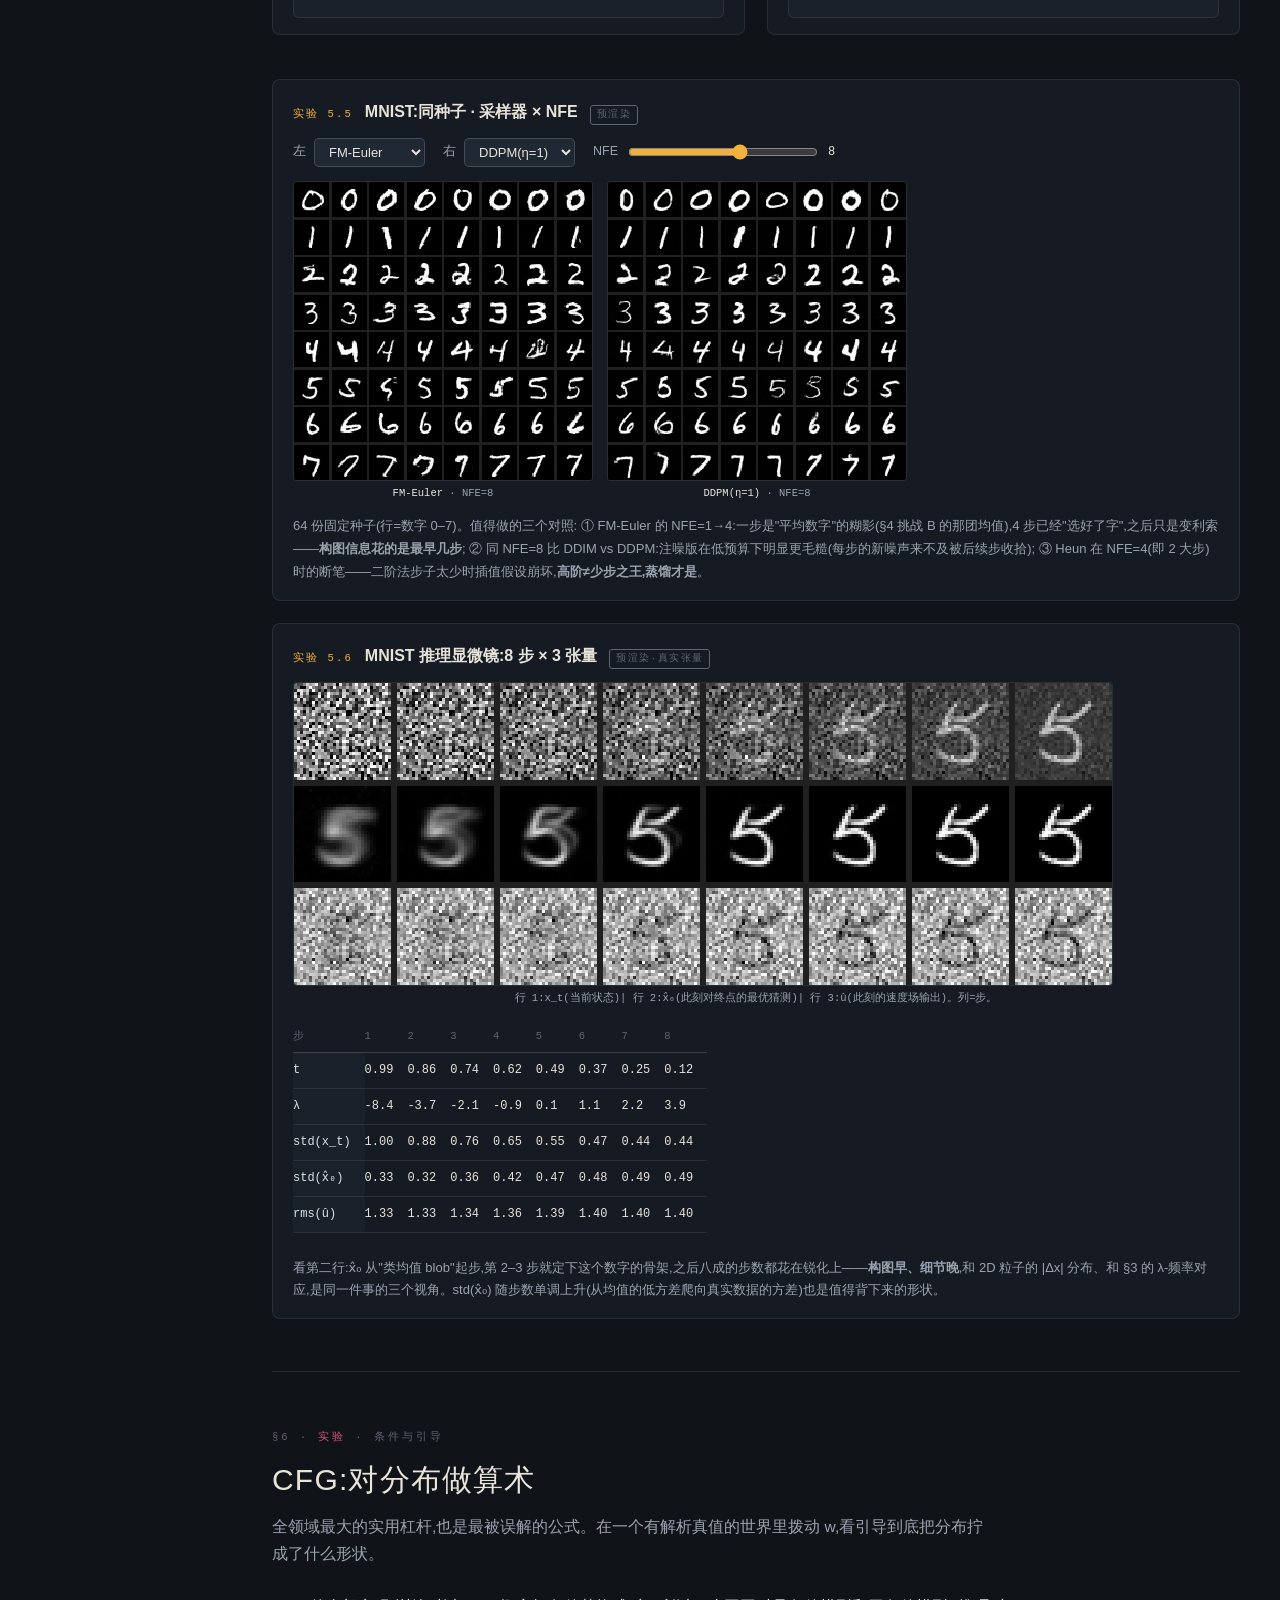
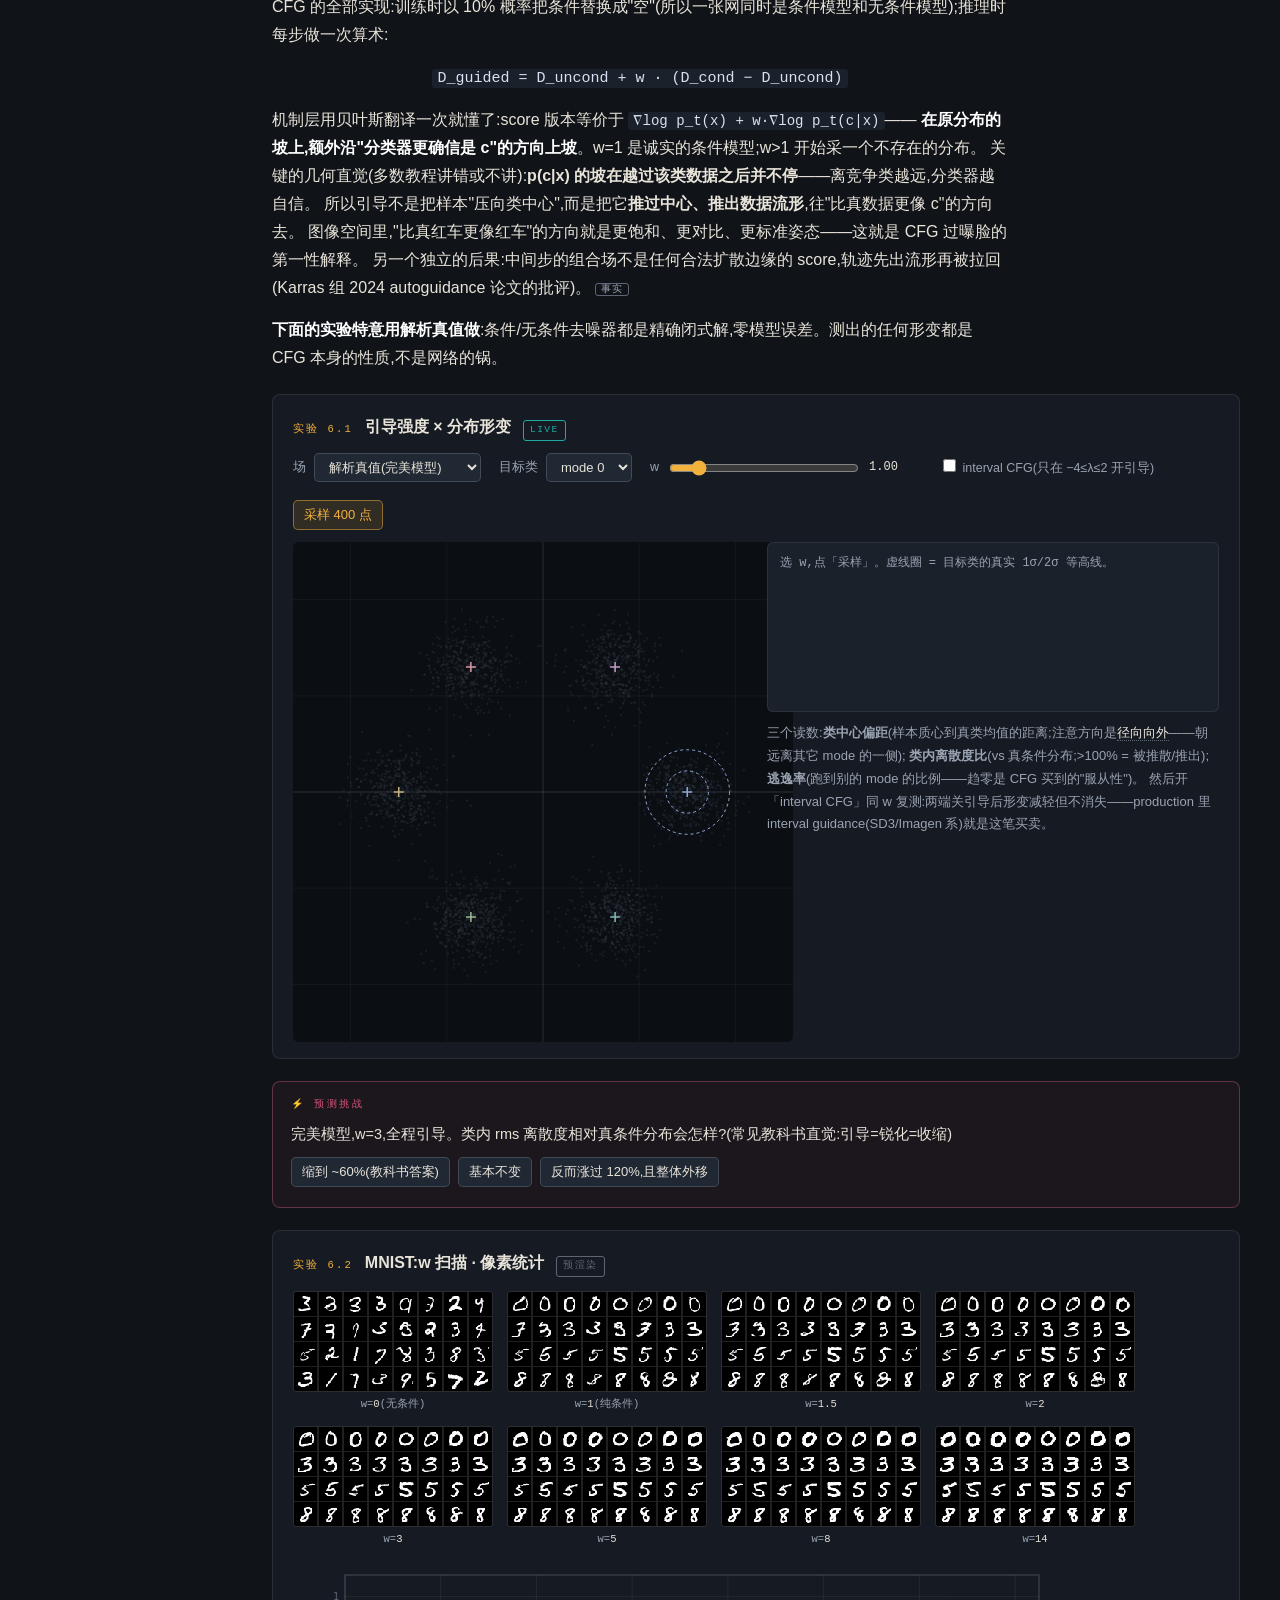
==== commit 25b5cf44: "Axis lab v2: readability overhaul + per-object paper citations Per-concept cards (text in HTML, canv" ====
--- a/app/index.html
+++ b/app/index.html
@@ -13,7 +13,7 @@
   <h1>扩散实验室</h1>
   <div class="sub">真模型 · 真张量 · 真数值</div>
   <nav id="toc"></nav>
-  <a href="axis.html" style="display:block;margin:14px 12px 0 -12px;padding:8px 10px;border:1px solid rgba(242,176,61,0.45);border-radius:6px;color:var(--data);font-size:12.5px;text-decoration:none">⌖ λ 总控台<br><span style="color:var(--ink3);font-size:10.5px">一根轴 × 三联动仪器</span></a>
+  <a href="axis.html" style="display:block;margin:14px 12px 0 -12px;padding:8px 10px;border:1px solid rgba(242,176,61,0.45);border-radius:6px;color:var(--data);font-size:12.5px;text-decoration:none">⌖ 统一 λ 轴实验台<br><span style="color:var(--ink3);font-size:10.5px">调度 · formulation · 蒸馏,一根轴</span></a>
   <canvas id="lamrail"></canvas>
   <div class="railnote">这根光谱条是全站的坐标轴:<br>紫 = 纯噪声(logSNR→−∞)<br>金 = 干净数据(logSNR→+∞)</div>
 </aside>
